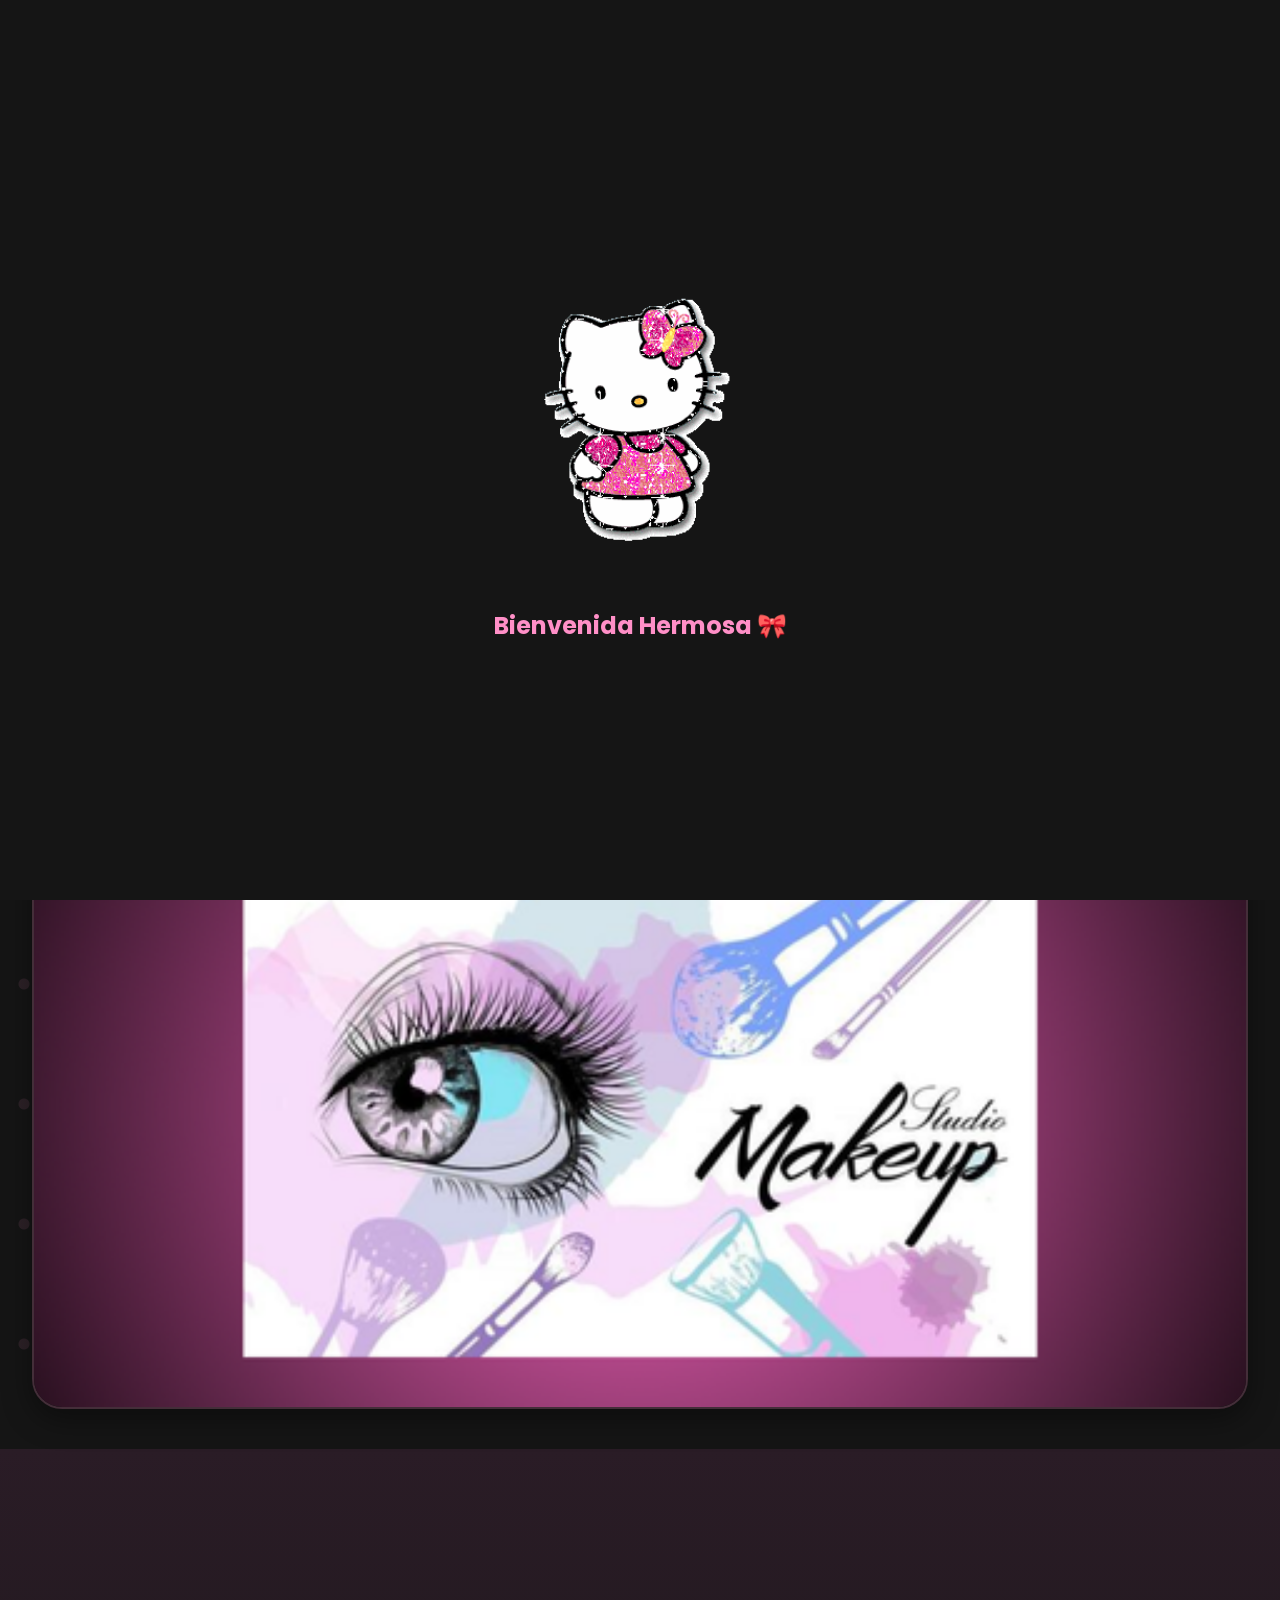
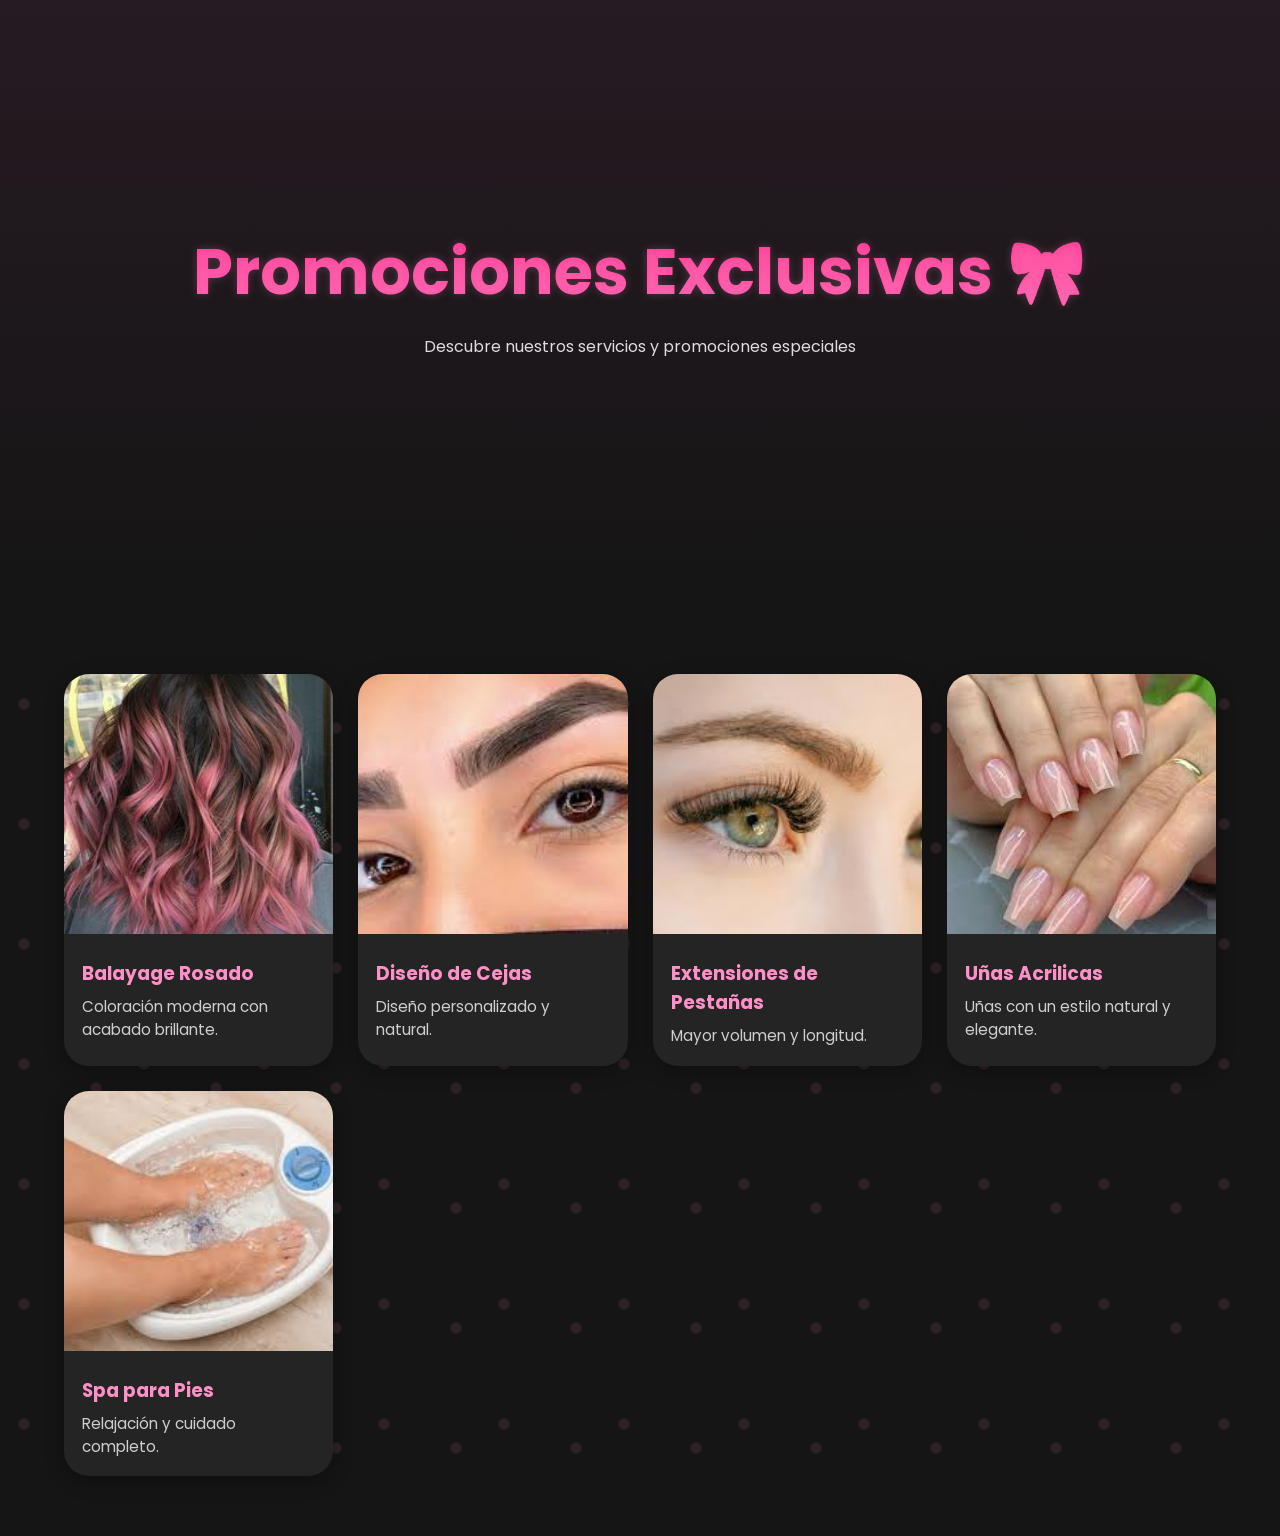
==== index.html @ 28733e9c "Add files via upload" ====
<!DOCTYPE html>

<html lang="es">

<head>

<meta charset="UTF-8">

<meta name="viewport" content="width=device-width, initial-scale=1.0">

<title>Hello Kitty Beauty Salon</title>

<link rel="stylesheet" href="style.css">

<link href="https://fonts.googleapis.com/css2?family=Poppins:wght@300;400;500;600;700&display=swap" rel="stylesheet">

</head>

<body>

<!-- LOADER -->

<div id="loader">

<img src="img/hello-kitty-dance.gif" alt="Hello Kitty">

<h2>Bienvenida Hermosa 🎀</h2>

</div>

<!-- FLORES -->

<div id="sakura-container"></div>

<!-- HEADER -->

<header>

<div class="logo">
🎀 Hello Kitty Beauty
</div>

<button class="menu-btn">
☰
</button>

<nav>

<ul class="menu">

<li>
<a href="#inicio">Inicio</a>
</li>

<li>
<a href="nosotros.html">Nosotros</a>
</li>

<li class="dropdown">

<a href="#" class="servicios-btn">
Servicios ✨
</a>

<ul class="submenu">

<li><a href="cabello.html">💇 Cabello</a></li>

<li><a href="cejas.html">👁️ Cejas</a></li>

<li><a href="pestanas.html">✨ Pestañas</a></li>

<li><a href="manicure.html">💅 Manicure</a></li>

<li><a href="pedicure.html">🦶 Pedicure</a></li>

</ul>

</li>

</ul>

</nav>

</header>

<!-- HERO -->

<section class="hero" id="inicio">

<h1>Tu Belleza Con Un Toque Pofesional Y De Calidad. 🎀</h1>

<p>
UN AMBIENTE LLENO DE ESTILO Y ELEGANCIA.
</p>

</section>

<!-- CARRUSEL -->

<section class="slider">

<div class="slides">

<div class="slide">
<img src="img/promo1.png" alt="">
</div>

<div class="slide">
<img src="img/promo2.png" alt="">
</div>

<div class="slide">
<img src="img/promo3.png" alt="">
</div>
<div class="slide">
<img src="img/promo4.png" alt="">
</div>
</div>

</section>

<!-- SERVICIOS -->
<section class="hero">

    <h1 class="fire-title">
        Promociones Exclusivas 🎀
    </h1>

    <p>
        Descubre nuestros servicios y promociones especiales
    </p>

</section>

<section class="categorias">

<a href="#"

class="card"

data-img="img/c1.jpg"

data-title="Balayage Rosado"

data-description="Incluye decoloración, matizado, hidratación profunda y peinado profesional."

data-price="$45.00">

<img src="img/c1.jpg" alt="">

<div class="card-info">

<h3>Balayage Rosado</h3>

<p>
Coloración moderna con acabado brillante.
</p>

</div>

</a>

<a href="#"

class="card"

data-img="img/cejas.jpg"

data-title="Diseño de Cejas"

data-description="Perfilado, depilación y diseño personalizado según tu rostro.">

<img src="img/cejas.jpg" alt="">

<div class="card-info">

<h3>Diseño de Cejas</h3>

<p>
Diseño personalizado y natural.
</p>

</div>

</a>

<a href="#"

class="card"

data-img="img/pestanas.jpg"

data-title="Extensiones de Pestañas"

data-description="Aplicación profesional para una mirada elegante y definida.">

<img src="img/pestanas.jpg" alt="">

<div class="card-info">

<h3>Extensiones de Pestañas</h3>

<p>
Mayor volumen y longitud.
</p>

</div>

</a>
<a href="#"

class="card"

data-img="img/manicure.jpg"

data-title="Uñas Acrilicas"

data-description="Uñas con un estilo natural y elegante.">

<img src="img/manicure.jpg" alt="">

<div class="card-info">

<h3>Uñas Acrilicas</h3>
<p>
Uñas con un estilo natural y elegante.</p>

</div>

</a>

<a href="#"

class="card"

data-img="img/pie.jpg"

data-title="Spa para Pies"

data-description="Exfoliación, hidratación profunda y esmaltado.">

<img src="img/pie.jpg" alt="">

<div class="card-info">

<h3>Spa para Pies</h3>

<p>
Relajación y cuidado completo.
</p>

</div>

</a>

</section>




<!-- WHATSAPP -->

<a href="https://wa.me/50377777777"

target="_blank"

class="whatsapp">

📞

</a>

<!-- MODAL -->

<div class="modal" id="modal">

<div class="modal-content">

<span class="close-modal">&times;</span>

<img id="modalImg">

<h2 id="modalTitle"></h2>

<p id="modalDescription"></p>

<h3 id="modalPrice"></h3>

<a
id="modalWhatsapp"
class="modal-btn"
target="_blank">

<img src="img/kitty-icon.png" alt="">

Quiero más información de esta promoción

</a>

</div>

</div>
<script src="script.js"></script>

</body>

</html>
---- style.css ----
*{
margin:0;
padding:0;
box-sizing:border-box;
font-family:'Poppins',sans-serif;
}

html{
scroll-behavior:smooth;
}

body{
background:#151515;
color:#f5f5f5;
cursor:url('img/kitty-cursor.png'),auto;
background-image:
radial-gradient(circle at 20% 20%, rgba(255,143,199,.10) 5px, transparent 6px),
radial-gradient(circle at 80% 40%, rgba(255,143,199,.10) 5px, transparent 6px);
background-size:120px 120px;
overflow-x:hidden;
}

/* LOADER */

#loader{
position:fixed;
inset:0;
background:#151515;
display:flex;
flex-direction:column;
justify-content:center;
align-items:center;
z-index:99999;
}

#loader img{
width:250px;
max-width:80%;
}

#loader h2{
margin-top:15px;
color:#ff8fc7;
}

/* HEADER */

header{
position:fixed;
top:15px;
left:50%;
transform:translateX(-50%);
width:92%;
max-width:1200px;
padding:12px 25px;
border-radius:60px;
display:flex;
justify-content:space-between;
align-items:center;
background:rgba(25,25,25,.55);
backdrop-filter:blur(25px);
-webkit-backdrop-filter:blur(25px);
border:1px solid rgba(255,255,255,.08);
box-shadow:0 8px 30px rgba(0,0,0,.35);
z-index:1000;
}

.logo{
font-size:1.4rem;
font-weight:700;
color:#ff8fc7;
}

.menu{
display:flex;
align-items:center;
gap:20px;
list-style:none;
}

.menu li{
position:relative;
}

.menu a{
text-decoration:none;
color:#fff;
padding:10px 18px;
border-radius:30px;
font-weight:600;
transition:.3s;
}

.menu a:hover{
background:#ff5ba7;
}

/* BOTON SERVICIOS */

.servicios-btn{
background:linear-gradient(45deg,#ff5ba7,#ff84c7,#ffb3d9);
background-size:300% 300%;
animation:kittyColor 6s infinite;
color:white !important;
}

@keyframes kittyColor{
0%{background-position:0% 50%;}
50%{background-position:100% 50%;}
100%{background-position:0% 50%;}
}

/* SUBMENU */

.submenu{
position:absolute;
top:55px;
left:0;
width:220px;
background:#242424;
border-radius:20px;
padding:10px;
list-style:none;
box-shadow:0 10px 30px rgba(0,0,0,.3);
opacity:0;
visibility:hidden;
transform:translateY(15px);
transition:.3s;
}

.dropdown:hover .submenu{
opacity:1;
visibility:visible;
transform:translateY(0);
}

.submenu a{
display:block;
}

/* HERO */

.hero{
min-height:85vh;
padding-top:120px;
display:flex;
flex-direction:column;
justify-content:center;
align-items:center;
text-align:center;
background:linear-gradient(to bottom,#2a1c26,#151515);
}

.hero h1{
font-size:4rem;
color:#ff8fc7;
}

.hero p{
margin-top:15px;
color:#ddd;
}
.fire-title{

position:relative;

font-size:4rem;

font-weight:700;

color:#ffd7ea;

text-shadow:
0 0 10px #ff8fc7,
0 0 20px #ff8fc7,
0 0 40px #ff5ba7;

z-index:2;

}

.fire-title{

font-size:4rem;
font-weight:700;

background:
linear-gradient(
180deg,
#ff2f8d 0%,
#ff4fa3 15%,
#ff73ba 30%,
#ffd6eb 45%,
#ff73ba 60%,
#ff4fa3 80%,
#ff2f8d 100%
);

background-size:100% 400%;

-webkit-background-clip:text;
background-clip:text;

-webkit-text-fill-color:transparent;

animation:fireText 2.5s linear infinite;

text-shadow:
0 0 8px rgba(255,143,199,.25);

}
@keyframes fireText{

0%{
background-position:center 100%;
}

100%{
background-position:center 0%;
}

}

/* CARRUSEL */

.slider{
width:95%;
max-width:1400px;
margin:40px auto;
overflow:hidden;
border-radius:30px;
position:relative;
border:2px solid rgba(255,143,199,.2);
box-shadow:0 10px 30px rgba(0,0,0,.4);
}

.slider::before{
content:"🎀";
position:absolute;
top:15px;
right:20px;
font-size:35px;
z-index:5;
animation:floatBow 3s infinite ease-in-out;
}

.slides{
display:flex;
animation:slide 20s infinite;
}

.slide{
min-width:100%;
}

.slide img{
width:100%;
height:600px;
object-fit:cover;
display:block;
}

@keyframes slide{
0%,20%{transform:translateX(0);}
25%,45%{transform:translateX(-100%);}
50%,70%{transform:translateX(-200%);}
75%,95%{transform:translateX(-300%);}
100%{transform:translateX(0);}
}

@keyframes floatBow{
50%{transform:translateY(-8px);}
}

/* CARDS */

.categorias{
padding:60px 5%;
display:grid;
grid-template-columns:repeat(auto-fit,minmax(260px,1fr));
gap:25px;
}

.card{
background:#242424;
border-radius:25px;
overflow:hidden;
text-decoration:none;
box-shadow:0 5px 20px rgba(0,0,0,.3);
transition:.35s;
position:relative;
}

.card:hover{
transform:translateY(-10px) scale(1.03);
box-shadow:0 10px 35px rgba(255,91,167,.25);
}

.card img{
width:100%;
height:260px;
object-fit:cover;
}

.card-info{
padding:18px;
}

.card-info h3{
color:#ff8fc7;
margin-bottom:8px;
}

.card-info p{
color:#cfcfcf;
font-size:.95rem;
line-height:1.5;
}

/* TITULOS */

section h2{
text-align:center;
margin:50px 0 20px;
font-size:2rem;
color:#ff8fc7;
}

/* GALERIA */

.pinterest{
column-count:4;
column-gap:15px;
padding:30px;
}

.pinterest img{
width:100%;
margin-bottom:15px;
border-radius:20px;
transition:.3s;
cursor:pointer;
}

.pinterest img:hover{
transform:scale(1.03);
}

/* MODAL */

.modal{
position:fixed;
inset:0;
background:rgba(0,0,0,.75);
backdrop-filter:blur(12px);
display:none;
justify-content:center;
align-items:center;
padding:20px;
z-index:99999;
}

.modal.active{
display:flex;
}

.modal-content{
position:relative;
background:#242424;
max-width:700px;
width:100%;
border-radius:25px;
overflow:hidden;
text-align:center;
}

.modal-content img{
width:100%;
max-height:500px;
object-fit:cover;
}

.modal-content h2{
padding:20px 20px 10px;
color:#ff8fc7;
}

.modal-content p{
padding:0 20px 25px;
color:#ddd;
}

.close-modal{
position:absolute;
top:10px;
right:20px;
font-size:40px;
color:white;
cursor:pointer;
}
#modalPrice{

font-size:2rem;

color:#ff8fc7;

margin-bottom:20px;

font-weight:700;

}
.modal-btn{

display:flex;

justify-content:center;
align-items:center;

gap:10px;

width:90%;

margin:0 auto 25px;

padding:15px;

border-radius:50px;

text-decoration:none;

background:
linear-gradient(
45deg,
#ff5ba7,
#ff8fc7
);

color:white;

font-weight:600;

transition:.4s;

}

.modal-btn:hover{

transform:scale(1.03);

box-shadow:
0 0 25px rgba(255,143,199,.4);

}

.modal-btn img{

width:35px;
height:35px;

object-fit:contain;

}

/* WHATSAPP */

.whatsapp{
position:fixed;
right:25px;
bottom:25px;
width:65px;
height:65px;
background:#25D366;
display:flex;
justify-content:center;
align-items:center;
border-radius:50%;
font-size:30px;
text-decoration:none;
z-index:999;
}

/* FLORES Y CORAZONES */

.sakura{
position:fixed;
top:-20px;
width:18px;
height:18px;
background:#ffcce6;
border-radius:60% 40% 60% 40%;
pointer-events:none;
animation:sakuraFall linear infinite;
}

@keyframes sakuraFall{
to{
transform:translateY(110vh) rotate(360deg);
}
}

.heart{
position:fixed;
bottom:-30px;
pointer-events:none;
animation:floatHeart 8s linear forwards;
}

@keyframes floatHeart{
to{
transform:translateY(-110vh);
opacity:0;
}
}

/* MENU MOVIL */

.menu-btn{
display:none;
background:none;
border:none;
font-size:30px;
color:#ff8fc7;
cursor:pointer;
}

/* RESPONSIVE */

@media(max-width:991px){
.hero h1{font-size:2.8rem;}
.pinterest{column-count:3;}
.slide img{height:420px;}
}

@media(max-width:768px){

.menu-btn{
display:block;
}

nav{
display:none;
width:100%;
}

nav.active{
display:block;
}

.menu{
flex-direction:column;
margin-top:15px;
}

.submenu{
position:relative;
top:auto;
opacity:1;
visibility:visible;
transform:none;
display:none;
width:100%;
}

.dropdown:hover .submenu{
display:block;
}

.hero h1{
font-size:2rem;
}

.slide img{
height:280px;
}

.pinterest{
column-count:2;
}

.categorias{
grid-template-columns:1fr;
}
}

@media(max-width:480px){

.hero h1{
font-size:1.6rem;
}

.slide img{
height:220px;
}

.pinterest{
column-count:1;
padding:15px;
}
}
/* ==========================
   NOSOTROS
========================== */

#nosotros{
font-family:'Poppins',sans-serif;

padding:140px 20px 80px;

display:flex;
justify-content:center;
align-items:center;

scroll-margin-top:120px;

}

.about-card{

width:100%;
max-width:1100px;

display:grid;
grid-template-columns:350px 1fr;

gap:50px;

align-items:center;

padding:50px;

background:rgba(255,255,255,.05);

backdrop-filter:blur(20px);
-webkit-backdrop-filter:blur(20px);

border-radius:35px;

border:1px solid rgba(255,255,255,.08);

box-shadow:
0 15px 40px rgba(0,0,0,.35),
0 0 40px rgba(255,143,199,.08);

position:relative;

overflow:hidden;

}

/* brillo decorativo */

.about-card::before{

content:"";

position:absolute;

top:-100px;
right:-100px;

width:250px;
height:250px;

border-radius:50%;

background:
rgba(255,143,199,.08);

filter:blur(30px);

}

/* FOTO */

.about-img{

display:flex;
justify-content:center;
align-items:center;

}

.about-img img{

width:100%;
max-width:320px;

height:320px;

object-fit:cover;

border-radius:30px;

border:3px solid #ff8fc7;

box-shadow:
0 0 30px rgba(255,143,199,.25);

transition:.4s;

}

.about-img img:hover{

transform:scale(1.04);

box-shadow:
0 0 40px rgba(255,143,199,.45);

}

/* TEXTO */

.about-content{

position:relative;
z-index:2;

}

.about-content h2{

color:#ff8fc7;

font-size:2.8rem;

margin-bottom:20px;

}

.about-content p{

line-height:1.9;

color:#dcdcdc;

margin-bottom:18px;

font-size:1rem;

}

/* TABLET */

@media(max-width:900px){

.about-card{

grid-template-columns:1fr;

text-align:center;

padding:40px 30px;

}

.about-img img{

max-width:280px;
height:280px;

}

.about-content h2{

font-size:2.2rem;

}

}

/* TELEFONO */

@media(max-width:600px){

#nosotros{

padding:120px 15px 60px;

}

.about-card{

padding:30px 20px;

gap:25px;

}

.about-img img{

max-width:220px;
height:220px;

}

.about-content h2{

font-size:1.8rem;

}

.about-content p{

font-size:.95rem;

line-height:1.7;

}

}
/* ====================================
PAGINAS DE SERVICIOS
Cabello - Cejas - Pestañas
Manicure - Pedicure
==================================== */

.servicios-page{

padding:140px 5% 80px;

}

.servicios-page h1{

text-align:center;

font-size:3rem;

color:#ff8fc7;

margin-bottom:50px;

}

.servicios-grid{

display:grid;

grid-template-columns:
repeat(auto-fit,minmax(320px,1fr));

gap:30px;

}

/* TARJETAS */

.service-card{

background:#242424;

border-radius:30px;

overflow:hidden;

border:1px solid rgba(255,255,255,.05);

box-shadow:
0 10px 30px rgba(0,0,0,.35);

transition:.4s;

}

.service-card:hover{

transform:
translateY(-10px);

box-shadow:
0 15px 40px rgba(255,143,199,.15);

}

.service-card img{

width:100%;

height:320px;

object-fit:cover;

display:block;

}

/* INFO */

.service-info{

padding:25px;

}

.service-info h3{

color:#ff8fc7;

font-size:1.3rem;

margin-bottom:10px;

}

.service-info p{

color:#d5d5d5;

line-height:1.8;

margin-bottom:20px;

}

/* BOTON */

.btn-whatsapp{

display:flex;

justify-content:center;
align-items:center;

gap:12px;

padding:15px;

border-radius:50px;

text-decoration:none;

font-weight:600;

background:
linear-gradient(
45deg,
#ff5ba7,
#ff8fc7
);

color:white;

transition:.4s;

}

.btn-whatsapp:hover{

transform:scale(1.04);

box-shadow:
0 0 25px rgba(255,143,199,.4);

}

/* IMAGEN HELLO KITTY */

.btn-whatsapp img{

width:35px;
height:35px;

object-fit:contain;

transition:.4s;

}

.btn-whatsapp:hover img{

transform:
rotate(10deg)
scale(1.15);

}

/* EFECTO BRILLO */

.service-card::before{

content:"";

position:absolute;

top:0;
left:-100%;

width:50%;
height:100%;

background:
linear-gradient(
90deg,
transparent,
rgba(255,255,255,.15),
transparent
);

transition:.8s;

}

.service-card{

position:relative;

}

.service-card:hover::before{

left:150%;

}

/* RESPONSIVE */

@media(max-width:900px){

.servicios-page h1{

font-size:2.3rem;

}

}

@media(max-width:768px){

.servicios-grid{

grid-template-columns:1fr;

}

.service-card img{

height:280px;

}

}

@media(max-width:480px){

.servicios-page{

padding:120px 15px 60px;

}

.servicios-page h1{

font-size:1.8rem;

}

.service-card img{

height:240px;

}

.service-info{

padding:20px;

}

}
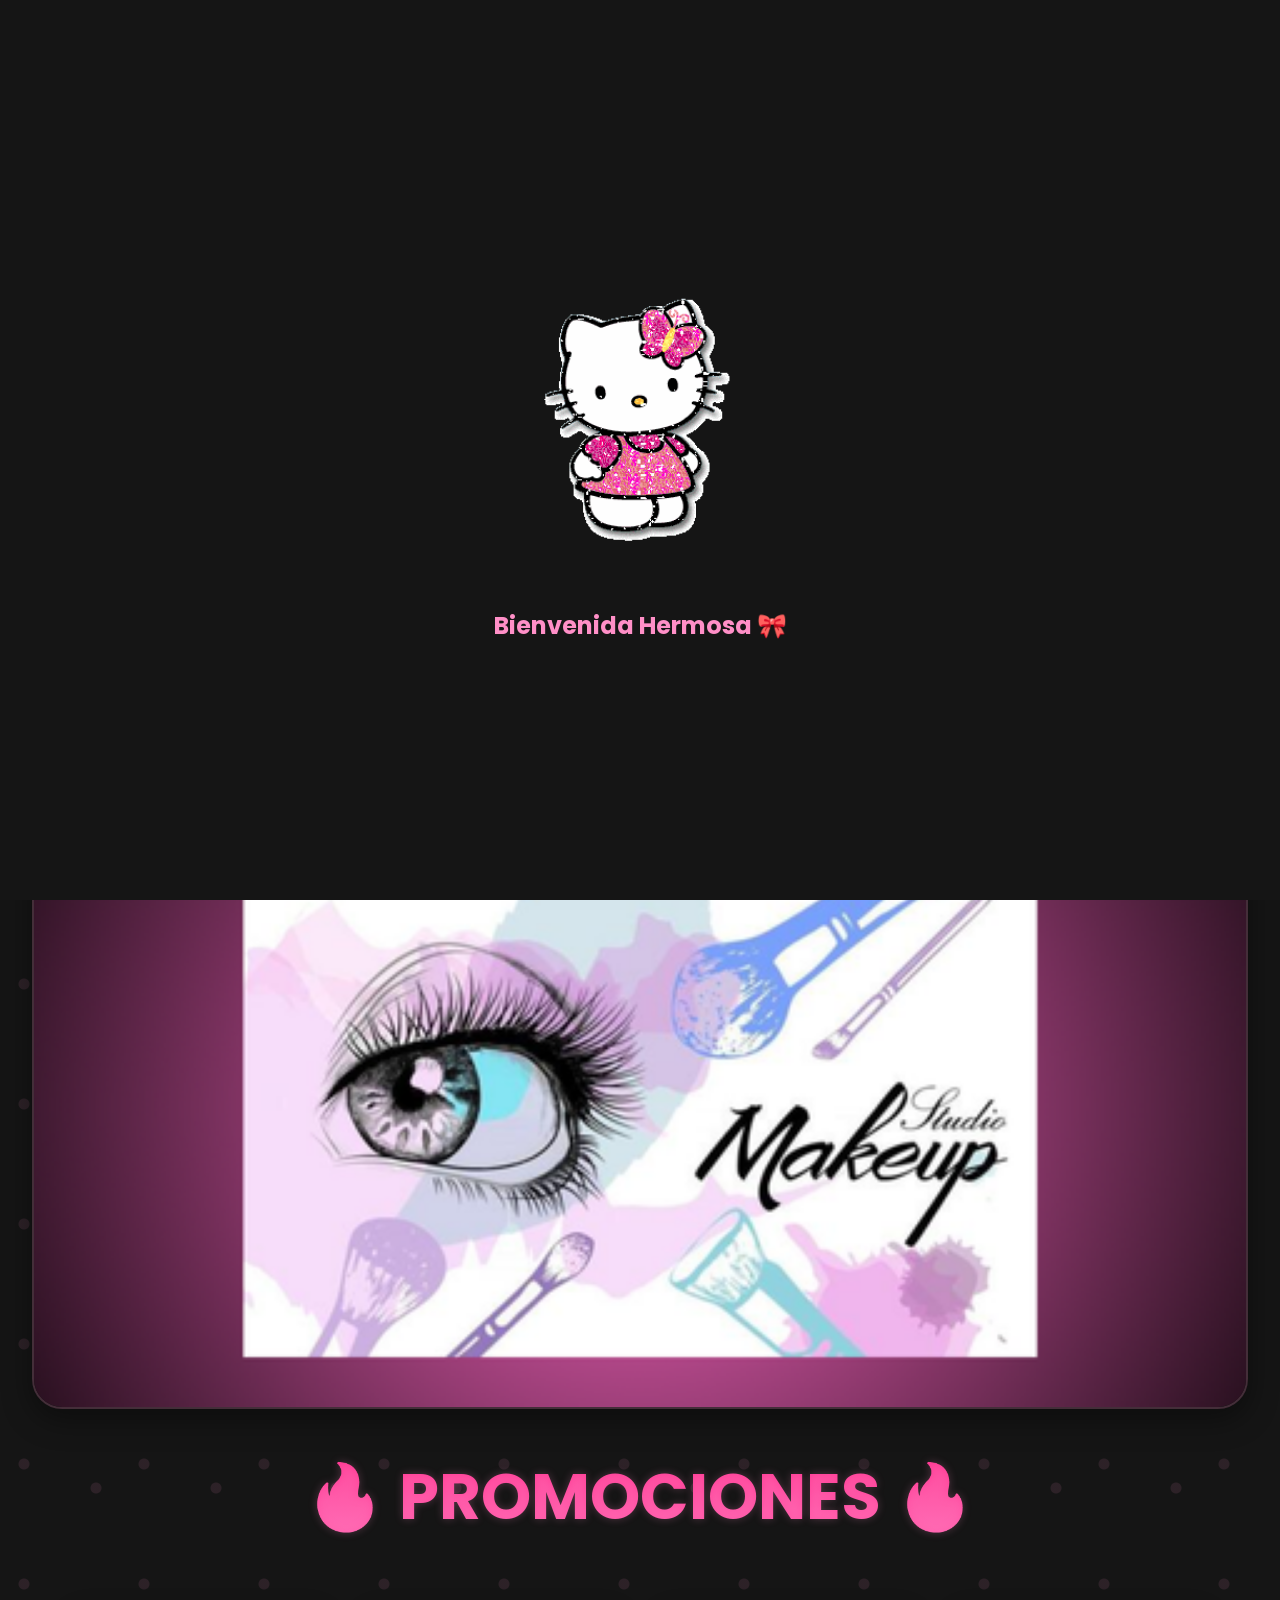
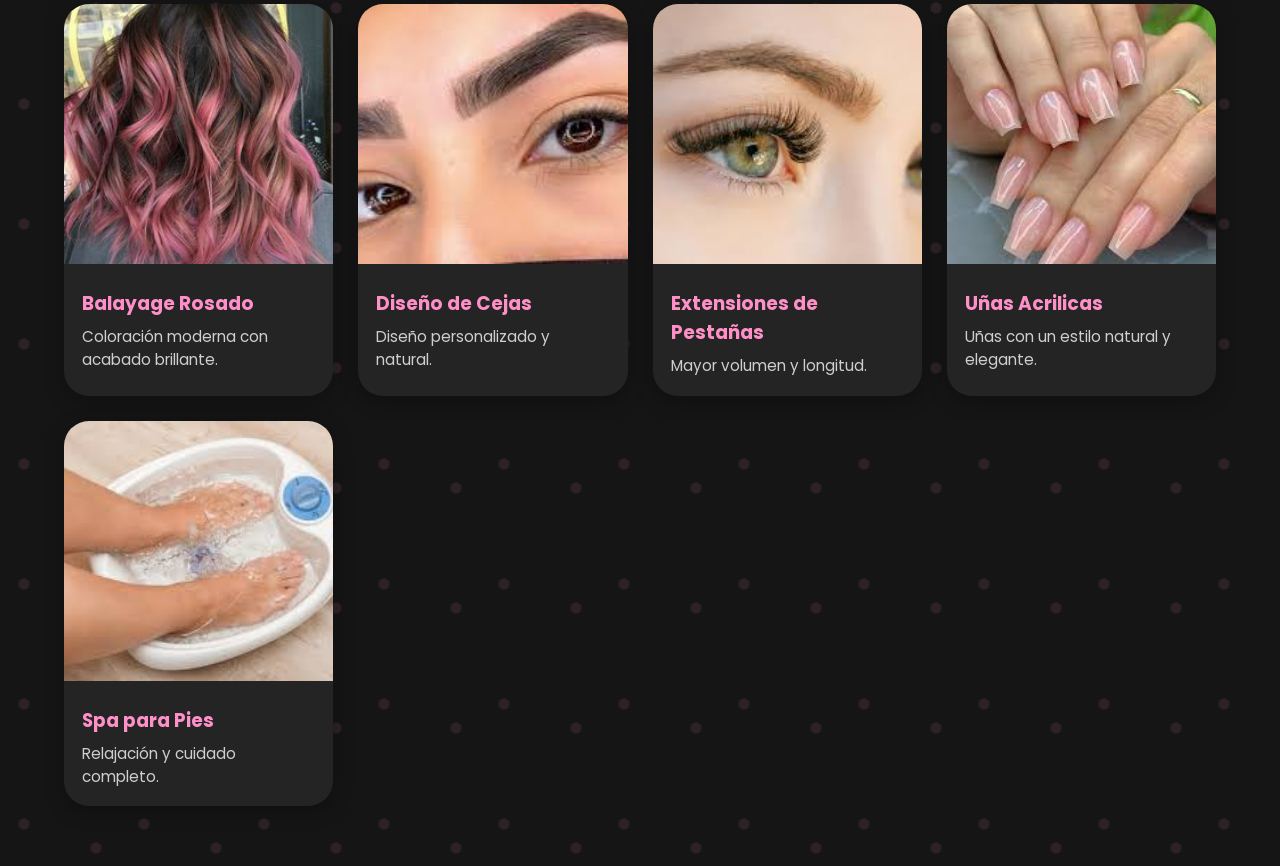
==== commit 0c2e7ef8: "Add files via upload" ====
--- a/index.html
+++ b/index.html
@@ -121,17 +121,9 @@
 </section>
 
 <!-- SERVICIOS -->
-<section class="hero">
-
-    <h1 class="fire-title">
-        Promociones Exclusivas 🎀
-    </h1>
-
-    <p>
-        Descubre nuestros servicios y promociones especiales
-    </p>
-
-</section>
+<h1 class="fire-title">
+🔥 PROMOCIONES 🔥
+</h1>
 
 <section class="categorias">
 
--- a/style.css
+++ b/style.css
@@ -95,6 +95,124 @@
 background:#ff5ba7;
 }
 
+@media(max-width:768px){
+
+header{
+
+width:95%;
+padding:10px 18px;
+
+border-radius:30px;
+
+display:flex;
+justify-content:space-between;
+align-items:center;
+
+}
+
+.logo{
+
+font-size:16px;
+
+}
+
+.menu-btn{
+
+display:block;
+
+font-size:24px;
+
+color:#ff8fc7;
+
+background:none;
+border:none;
+
+}
+
+nav{
+
+display:none;
+
+width:100%;
+
+margin-top:10px;
+
+}
+
+nav.active{
+
+display:block;
+
+}
+
+.menu{
+
+display:flex;
+flex-direction:column;
+
+gap:8px;
+
+width:100%;
+
+}
+
+.menu li{
+
+width:100%;
+
+}
+
+.menu a{
+
+display:block;
+
+width:100%;
+
+padding:10px 15px;
+
+font-size:.9rem;
+
+text-align:center;
+
+border-radius:15px;
+
+}
+
+.submenu{
+
+position:relative;
+
+top:auto;
+left:auto;
+
+width:100%;
+
+margin-top:5px;
+
+background:#1f1f1f;
+
+border-radius:15px;
+
+display:none;
+
+}
+
+.dropdown:hover .submenu{
+
+display:block;
+
+}
+
+.submenu a{
+
+padding:8px 12px;
+
+font-size:.85rem;
+
+}
+
+}
+
 /* BOTON SERVICIOS */
 
 .servicios-btn{
@@ -161,7 +279,7 @@
 color:#ddd;
 }
 .fire-title{
-
+text-align:center;
 position:relative;
 
 font-size:4rem;
@@ -1025,6 +1143,7 @@
 
 }
 
+
 @media(max-width:768px){
 
 .servicios-grid{
@@ -1040,6 +1159,42 @@
 }
 
 }
+.btn-whatsapp{
+
+padding:10px 15px;
+
+font-size:.85rem;
+
+gap:8px;
+
+}
+
+.btn-whatsapp img{
+
+width:22px;
+height:22px;
+
+}
+.service-card{
+
+max-width:350px;
+
+margin:auto;
+
+}
+
+.service-info h3{
+
+font-size:1rem;
+
+}
+
+.service-info p{
+
+font-size:.85rem;
+
+}
+
 
 @media(max-width:480px){
 
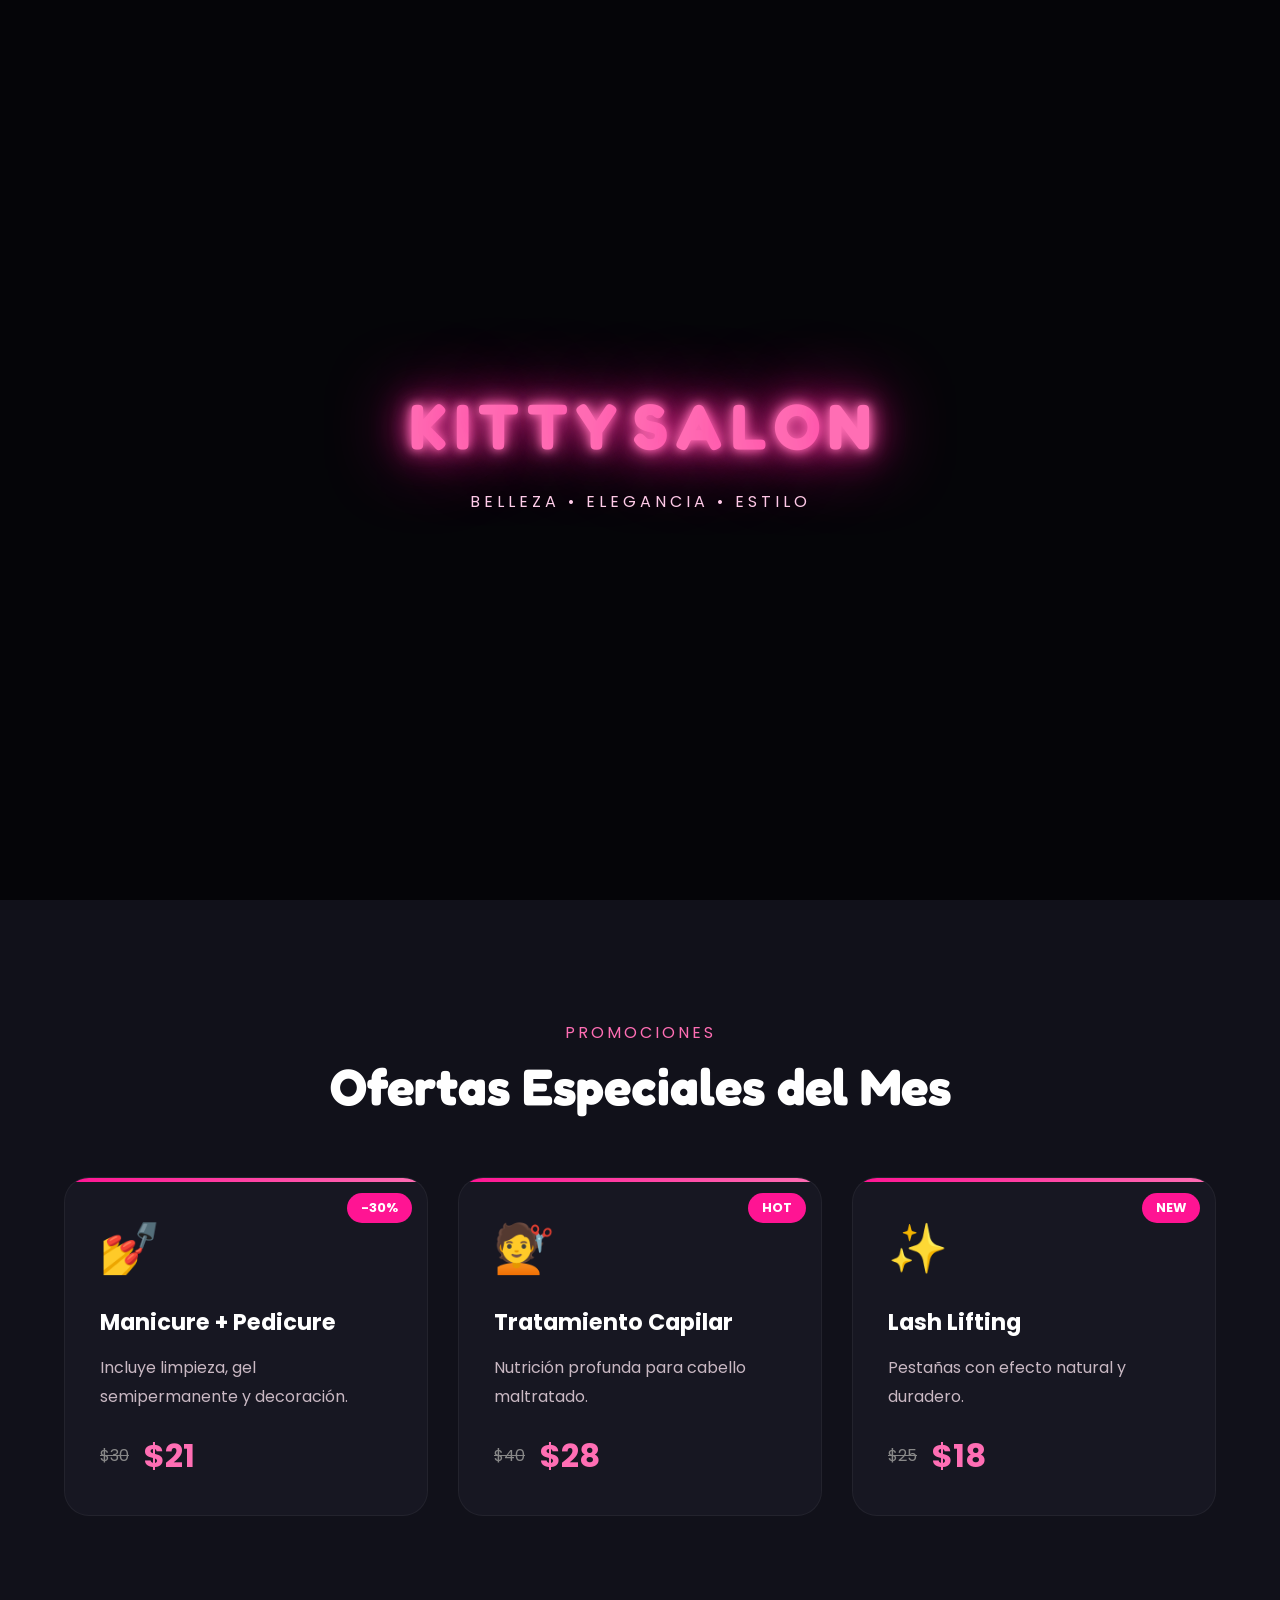
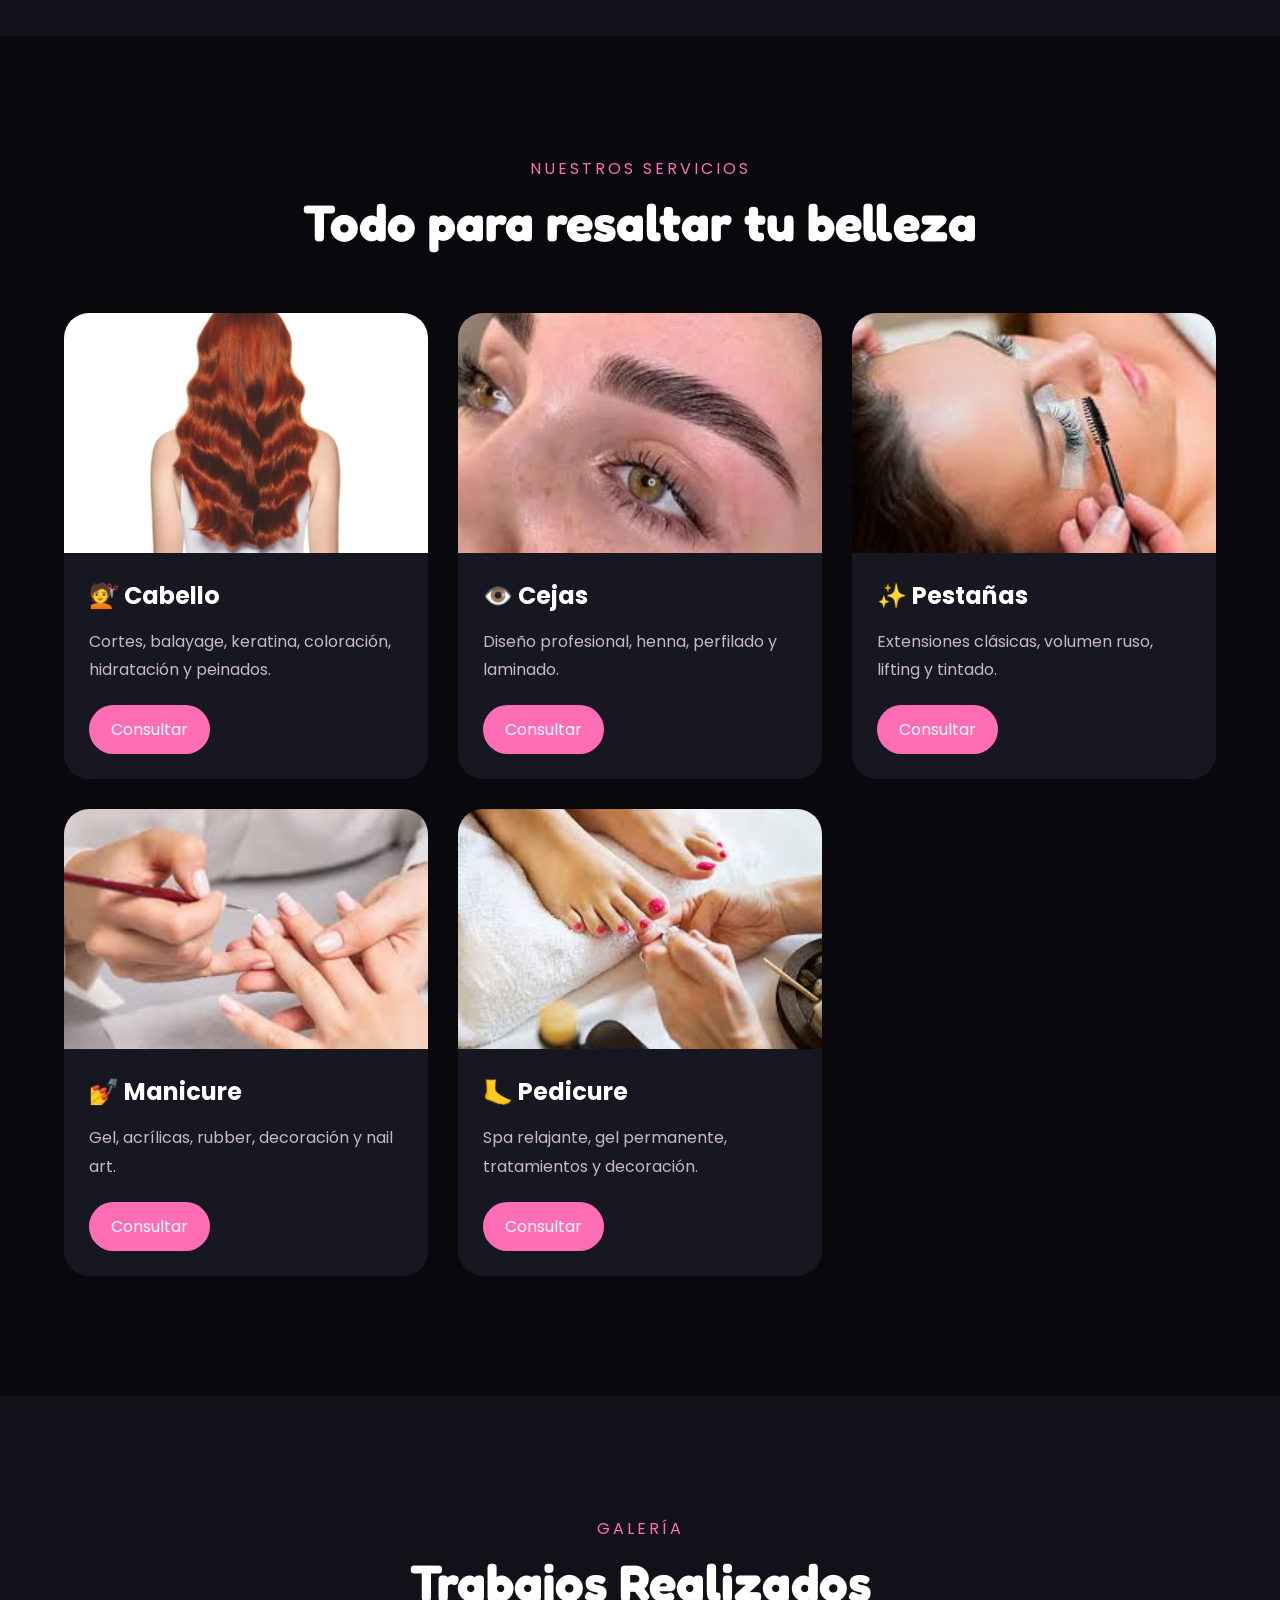
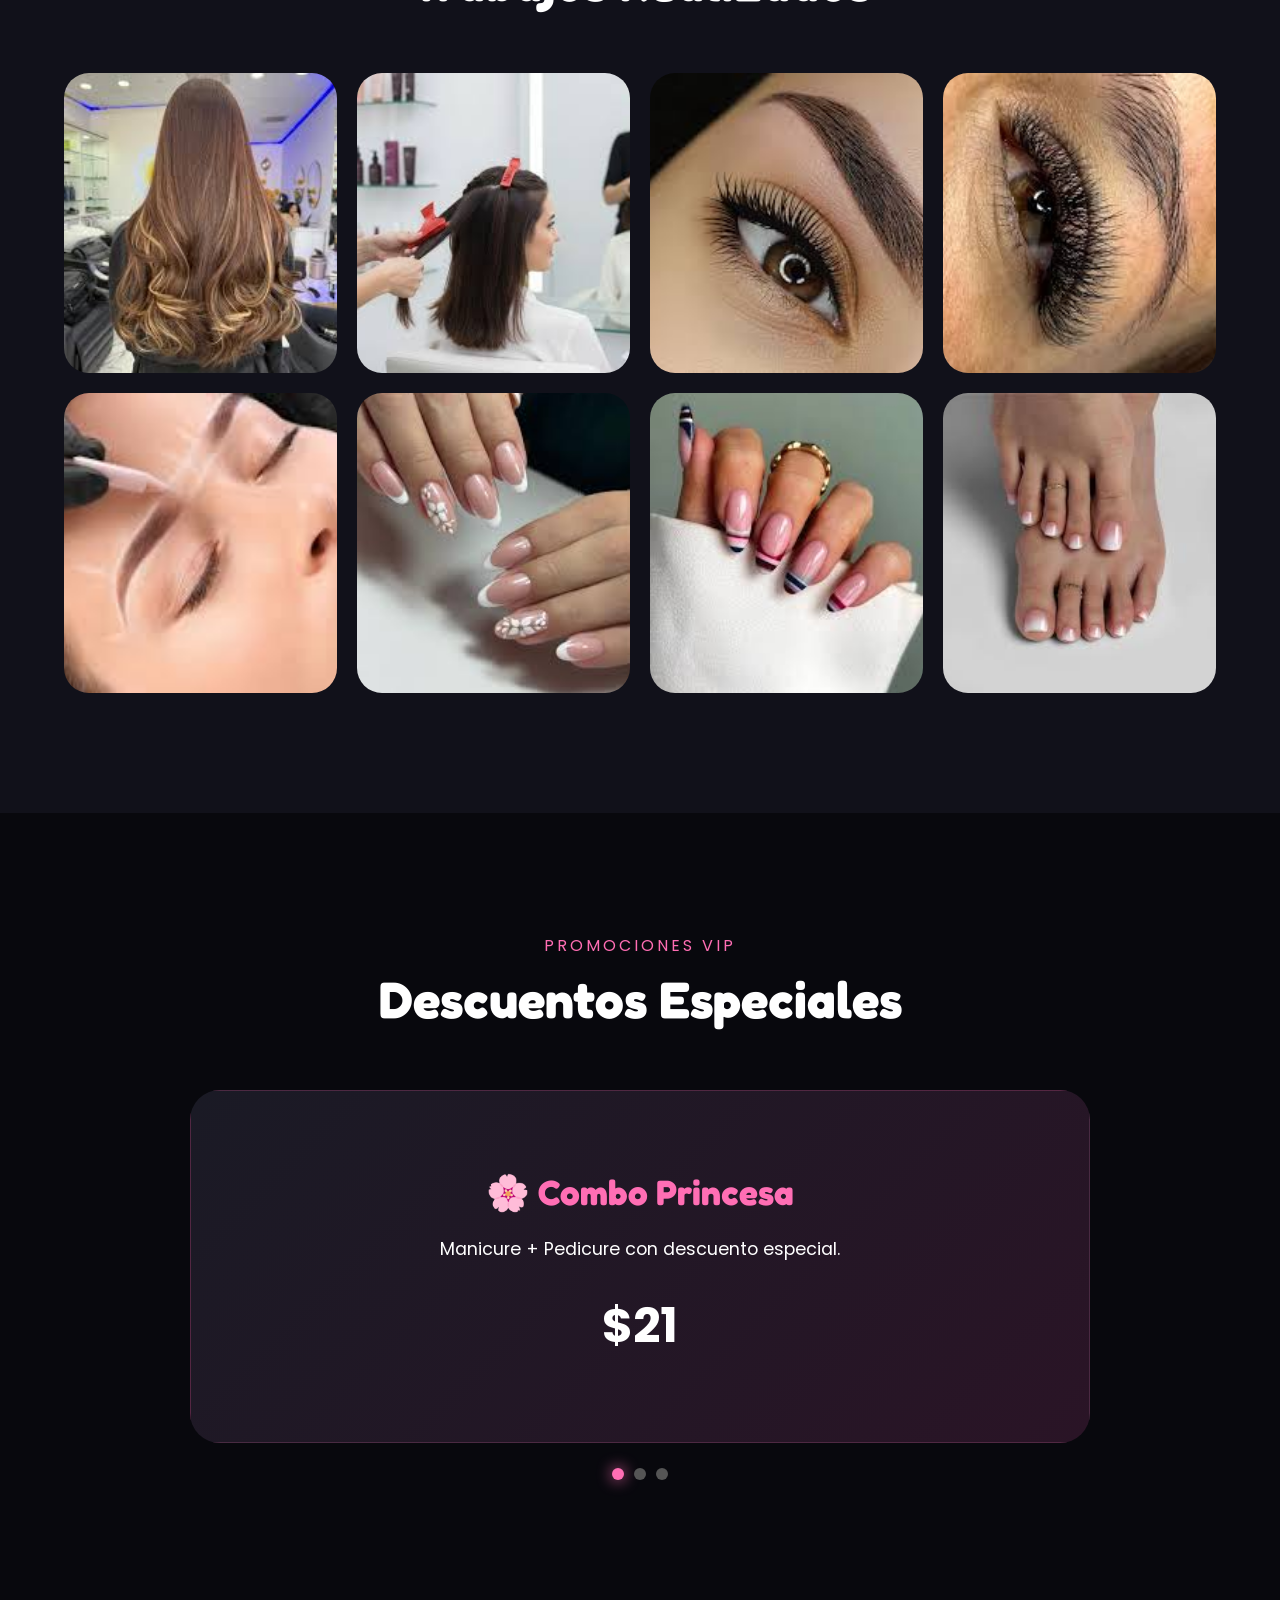
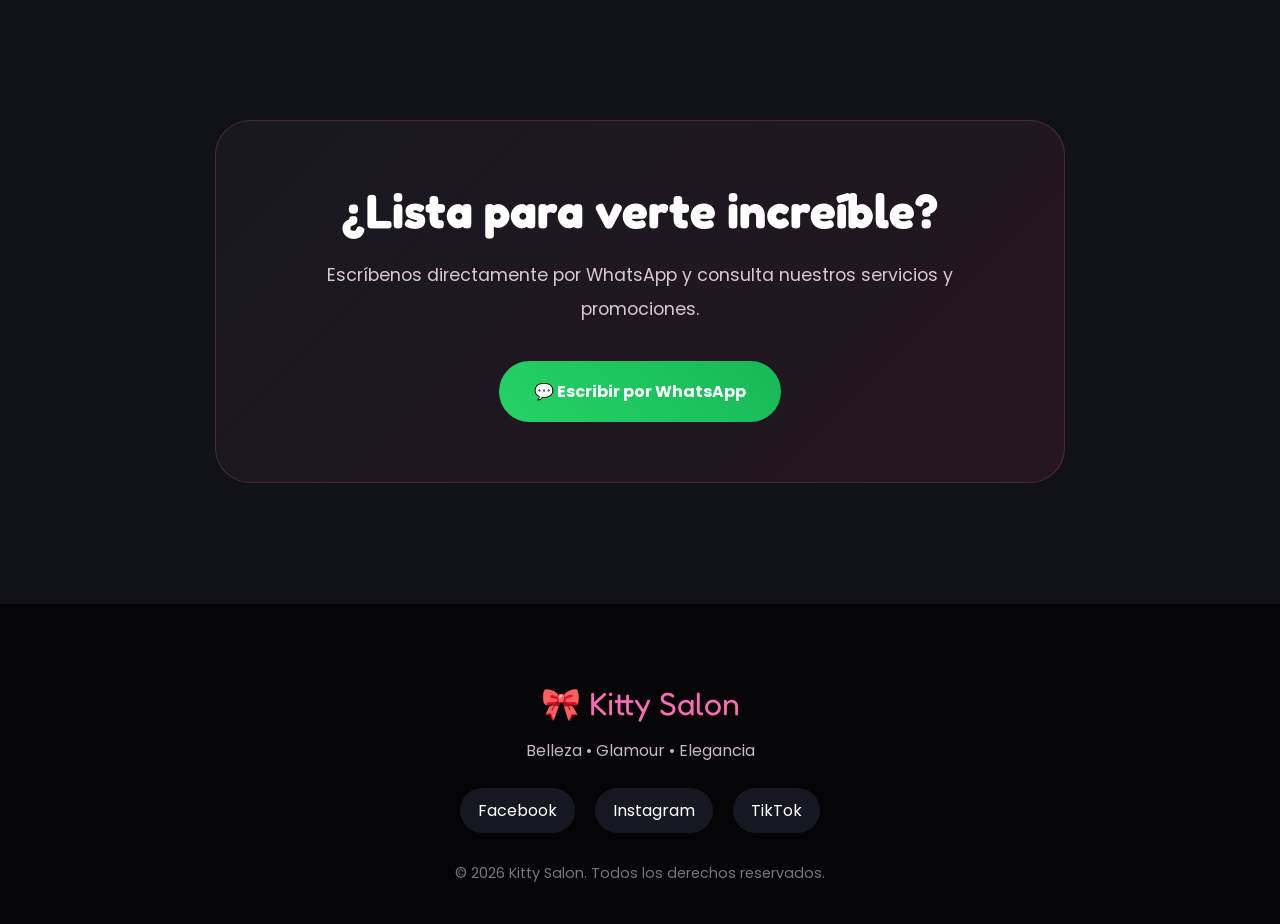
==== commit 5232b841: "Add files via upload" ====
--- a/index.html
+++ b/index.html
@@ -1,300 +1,728 @@
 <!DOCTYPE html>
-
 <html lang="es">
-
 <head>
-
 <meta charset="UTF-8">
-
 <meta name="viewport" content="width=device-width, initial-scale=1.0">
 
-<title>Hello Kitty Beauty Salon</title>
+<title>Kitty Salon | Belleza & Glamour</title>
+
+<meta name="description" content="Kitty Salon - Cabello, uñas, pestañas, cejas y promociones especiales.">
+
+<link rel="preconnect" href="https://fonts.googleapis.com">
+<link rel="preconnect" href="https://fonts.gstatic.com" crossorigin>
+
+<link href="https://fonts.googleapis.com/css2?family=Fredoka:wght@400;500;600;700&family=Poppins:wght@300;400;500;600&display=swap" rel="stylesheet">
 
 <link rel="stylesheet" href="style.css">
-
-<link href="https://fonts.googleapis.com/css2?family=Poppins:wght@300;400;500;600;700&display=swap" rel="stylesheet">
-
 </head>
 
 <body>
 
-<!-- LOADER -->
+<!-- =====================================
+LOADER
+===================================== -->
 
 <div id="loader">
 
-<img src="img/hello-kitty-dance.gif" alt="Hello Kitty">
-
-<h2>Bienvenida Hermosa 🎀</h2>
-
-</div>
-
-<!-- FLORES -->
-
-<div id="sakura-container"></div>
-
-<!-- HEADER -->
-
-<header>
+<div class="loader-content">
+
+<div class="loader-logo">
+
+<span>K</span>
+<span>I</span>
+<span>T</span>
+<span>T</span>
+<span>Y</span>
+
+<span class="space"></span>
+
+<span>S</span>
+<span>A</span>
+<span>L</span>
+<span>O</span>
+<span>N</span>
+
+</div>
+
+<p class="loader-subtitle">
+Belleza • Elegancia • Estilo
+</p>
+
+</div>
+
+</div>
+
+<!-- =====================================
+FLOATING DECORATIONS
+===================================== -->
+
+<div class="floating-elements">
+
+<span>🌸</span>
+<span>✨</span>
+<span>🎀</span>
+<span>💖</span>
+<span>🌺</span>
+<span>⭐</span>
+
+</div>
+
+<!-- =====================================
+WHATSAPP
+===================================== -->
+
+<a
+href="https://wa.me/50361207787"
+class="whatsapp-button"
+target="_blank">
+
+<svg viewBox="0 0 32 32">
+<path fill="currentColor"
+d="M19.11 17.21c-.29-.15-1.7-.84-1.97-.94-.26-.1-.46-.15-.65.15-.19.29-.75.94-.92 1.13-.17.19-.34.22-.63.08-.29-.15-1.22-.45-2.32-1.45-.86-.76-1.44-1.7-1.61-1.99-.17-.29-.02-.45.13-.59.13-.13.29-.34.44-.5.15-.17.19-.29.29-.48.1-.19.05-.36-.03-.5-.08-.15-.65-1.57-.89-2.15-.23-.56-.47-.48-.65-.49h-.55c-.19 0-.5.08-.76.36-.26.29-1 1-.99 2.43 0 1.43 1.03 2.81 1.18 3 .15.19 2.03 3.1 4.92 4.35.69.3 1.23.48 1.65.62.69.22 1.31.19 1.81.11.55-.08 1.7-.69 1.94-1.36.24-.67.24-1.24.17-1.36-.07-.12-.26-.19-.55-.34z"/>
+</svg>
+
+</a>
+
+<!-- =====================================
+NAVBAR
+===================================== -->
+
+<header class="header">
+
+<div class="container">
 
 <div class="logo">
-🎀 Hello Kitty Beauty
-</div>
-
-<button class="menu-btn">
-☰
-</button>
+
+🎀 Kitty Salon
+
+</div>
 
 <nav>
 
-<ul class="menu">
+<ul>
 
 <li>
 <a href="#inicio">Inicio</a>
 </li>
 
 <li>
-<a href="nosotros.html">Nosotros</a>
+<a href="#servicios">Servicios</a>
 </li>
 
-<li class="dropdown">
-
-<a href="#" class="servicios-btn">
-Servicios ✨
-</a>
-
-<ul class="submenu">
-
-<li><a href="cabello.html">💇 Cabello</a></li>
-
-<li><a href="cejas.html">👁️ Cejas</a></li>
-
-<li><a href="pestanas.html">✨ Pestañas</a></li>
-
-<li><a href="manicure.html">💅 Manicure</a></li>
-
-<li><a href="pedicure.html">🦶 Pedicure</a></li>
+<li>
+<a href="#galeria">Galería</a>
+</li>
+
+<li>
+<a href="#promociones">Promociones</a>
+</li>
+
+<li>
+<a href="#contacto">Contacto</a>
+</li>
 
 </ul>
 
-</li>
-
-</ul>
-
 </nav>
 
+<div class="menu-btn">
+
+☰
+
+</div>
+
+</div>
+
 </header>
 
-<!-- HERO -->
-
-<section class="hero" id="inicio">
-
-<h1>Tu Belleza Con Un Toque Pofesional Y De Calidad. 🎀</h1>
-
-<p>
-UN AMBIENTE LLENO DE ESTILO Y ELEGANCIA.
-</p>
+<!-- =====================================
+HERO
+===================================== -->
+
+<section id="inicio" class="hero">
+
+<div class="hero-overlay"></div>
+
+<div class="container">
+
+<div class="hero-content">
+
+<div class="hero-badge">
+
+✨ Bienvenida a Kitty Salon ✨
+
+</div>
+
+<h1>
+
+Tu belleza merece
+un toque de
+<span>magia rosa</span>
+
+</h1>
+
+<p>
+
+Especialistas en cabello,
+uñas, pestañas y cejas.
+
+Un espacio diseñado para
+hacerte sentir increíble.
+
+</p>
+
+<div class="hero-buttons">
+
+<a
+href="#servicios"
+class="btn-primary">
+
+Ver Servicios
+
+</a>
+
+<a
+href="https://wa.me/50361207787"
+target="_blank"
+class="btn-secondary">
+
+WhatsApp
+
+</a>
+
+</div>
+
+</div>
+
+</div>
 
 </section>
 
-<!-- CARRUSEL -->
-
-<section class="slider">
-
-<div class="slides">
+<!-- =====================================
+PROMOCIONES DESTACADAS
+===================================== -->
+
+<section class="featured-promos">
+
+<div class="container">
+
+<div class="section-title">
+
+<span>Promociones</span>
+
+<h2>
+Ofertas Especiales
+del Mes
+</h2>
+
+</div>
+
+<div class="promo-grid">
+
+<div class="promo-card">
+
+<div class="promo-tag">
+
+-30%
+
+</div>
+
+<div class="promo-icon">
+
+💅
+
+</div>
+
+<h3>
+
+Manicure + Pedicure
+
+</h3>
+
+<p>
+
+Incluye limpieza,
+gel semipermanente
+y decoración.
+
+</p>
+
+<div class="price">
+
+<del>$30</del>
+
+<span>$21</span>
+
+</div>
+
+</div>
+
+<div class="promo-card">
+
+<div class="promo-tag">
+
+HOT
+
+</div>
+
+<div class="promo-icon">
+
+💇
+
+</div>
+
+<h3>
+
+Tratamiento Capilar
+
+</h3>
+
+<p>
+
+Nutrición profunda
+para cabello maltratado.
+
+</p>
+
+<div class="price">
+
+<del>$40</del>
+
+<span>$28</span>
+
+</div>
+
+</div>
+
+<div class="promo-card">
+
+<div class="promo-tag">
+
+NEW
+
+</div>
+
+<div class="promo-icon">
+
+✨
+
+</div>
+
+<h3>
+
+Lash Lifting
+
+</h3>
+
+<p>
+
+Pestañas con efecto
+natural y duradero.
+
+</p>
+
+<div class="price">
+
+<del>$25</del>
+
+<span>$18</span>
+
+</div>
+
+</div>
+
+</div>
+
+</div>
+
+</section>
+<!-- =====================================
+SERVICIOS
+===================================== -->
+
+<section id="servicios" class="services">
+
+<div class="container">
+
+<div class="section-title">
+
+<span>Nuestros Servicios</span>
+
+<h2>
+Todo para resaltar
+tu belleza
+</h2>
+
+</div>
+
+<div class="services-grid">
+
+<div class="service-card">
+
+<div class="service-image">
+<img src="img/cabello.jpg" alt="Cabello">
+</div>
+
+<div class="service-content">
+
+<h3>💇 Cabello</h3>
+
+<p>
+Cortes, balayage,
+keratina, coloración,
+hidratación y peinados.
+</p>
+
+<a href="https://wa.me/50361207787" target="_blank">
+Consultar
+</a>
+
+</div>
+
+</div>
+
+<div class="service-card">
+
+<div class="service-image">
+<img src="img/cejas.jpg" alt="Cejas">
+</div>
+
+<div class="service-content">
+
+<h3>👁️ Cejas</h3>
+
+<p>
+Diseño profesional,
+henna, perfilado
+y laminado.
+</p>
+
+<a href="https://wa.me/50361207787" target="_blank">
+Consultar
+</a>
+
+</div>
+
+</div>
+
+<div class="service-card">
+
+<div class="service-image">
+<img src="img/pestanas.jpg" alt="Pestañas">
+</div>
+
+<div class="service-content">
+
+<h3>✨ Pestañas</h3>
+
+<p>
+Extensiones clásicas,
+volumen ruso,
+lifting y tintado.
+</p>
+
+<a href="https://wa.me/50361207787" target="_blank">
+Consultar
+</a>
+
+</div>
+
+</div>
+
+<div class="service-card">
+
+<div class="service-image">
+<img src="img/manicure.jpg" alt="Manicure">
+</div>
+
+<div class="service-content">
+
+<h3>💅 Manicure</h3>
+
+<p>
+Gel, acrílicas,
+rubber, decoración
+y nail art.
+</p>
+
+<a href="https://wa.me/50361207787" target="_blank">
+Consultar
+</a>
+
+</div>
+
+</div>
+
+<div class="service-card">
+
+<div class="service-image">
+<img src="img/pedicure.jpg" alt="Pedicure">
+</div>
+
+<div class="service-content">
+
+<h3>🦶 Pedicure</h3>
+
+<p>
+Spa relajante,
+gel permanente,
+tratamientos y decoración.
+</p>
+
+<a href="https://wa.me/50361207787" target="_blank">
+Consultar
+</a>
+
+</div>
+
+</div>
+
+</div>
+
+</div>
+
+</section>
+
+<!-- =====================================
+GALERIA
+===================================== -->
+
+<section id="galeria" class="gallery">
+
+<div class="container">
+
+<div class="section-title">
+
+<span>Galería</span>
+
+<h2>
+Trabajos Realizados
+</h2>
+
+</div>
+
+<div class="gallery-grid">
+
+<div class="gallery-item">
+<img src="img/galeria1.jpg" alt="">
+</div>
+
+<div class="gallery-item">
+<img src="img/galeria2.jpg" alt="">
+</div>
+
+<div class="gallery-item">
+<img src="img/galeria3.jpg" alt="">
+</div>
+
+<div class="gallery-item">
+<img src="img/galeria4.jpg" alt="">
+</div>
+
+<div class="gallery-item">
+<img src="img/galeria5.jpg" alt="">
+</div>
+
+<div class="gallery-item">
+<img src="img/galeria6.jpg" alt="">
+</div>
+
+<div class="gallery-item">
+<img src="img/galeria7.jpg" alt="">
+</div>
+
+<div class="gallery-item">
+<img src="img/galeria8.jpg" alt="">
+</div>
+
+</div>
+
+</div>
+
+</section>
+
+<!-- =====================================
+CARRUSEL PROMOCIONES
+===================================== -->
+
+<section id="promociones" class="promo-slider">
+
+<div class="container">
+
+<div class="section-title">
+
+<span>Promociones VIP</span>
+
+<h2>
+Descuentos Especiales
+</h2>
+
+</div>
+
+<div class="slider">
+
+<div class="slide active">
+
+<div class="slide-content">
+
+<h3>🌸 Combo Princesa</h3>
+
+<p>
+Manicure + Pedicure
+con descuento especial.
+</p>
+
+<span>$21</span>
+
+</div>
+
+</div>
 
 <div class="slide">
-<img src="img/promo1.png" alt="">
+
+<div class="slide-content">
+
+<h3>✨ Lash Deluxe</h3>
+
+<p>
+Pestañas de volumen
+con promoción limitada.
+</p>
+
+<span>$18</span>
+
+</div>
+
 </div>
 
 <div class="slide">
-<img src="img/promo2.png" alt="">
-</div>
-
-<div class="slide">
-<img src="img/promo3.png" alt="">
-</div>
-<div class="slide">
-<img src="img/promo4.png" alt="">
-</div>
+
+<div class="slide-content">
+
+<h3>💇 Keratina Premium</h3>
+
+<p>
+Cabello brillante
+y sin frizz.
+</p>
+
+<span>$28</span>
+
+</div>
+
+</div>
+
+</div>
+
+<div class="slider-dots">
+
+<span class="dot active"></span>
+<span class="dot"></span>
+<span class="dot"></span>
+
+</div>
+
 </div>
 
 </section>
 
-<!-- SERVICIOS -->
-<h1 class="fire-title">
-🔥 PROMOCIONES 🔥
-</h1>
-
-<section class="categorias">
-
-<a href="#"
-
-class="card"
-
-data-img="img/c1.jpg"
-
-data-title="Balayage Rosado"
-
-data-description="Incluye decoloración, matizado, hidratación profunda y peinado profesional."
-
-data-price="$45.00">
-
-<img src="img/c1.jpg" alt="">
-
-<div class="card-info">
-
-<h3>Balayage Rosado</h3>
-
-<p>
-Coloración moderna con acabado brillante.
-</p>
-
-</div>
-
-</a>
-
-<a href="#"
-
-class="card"
-
-data-img="img/cejas.jpg"
-
-data-title="Diseño de Cejas"
-
-data-description="Perfilado, depilación y diseño personalizado según tu rostro.">
-
-<img src="img/cejas.jpg" alt="">
-
-<div class="card-info">
-
-<h3>Diseño de Cejas</h3>
-
-<p>
-Diseño personalizado y natural.
-</p>
-
-</div>
-
-</a>
-
-<a href="#"
-
-class="card"
-
-data-img="img/pestanas.jpg"
-
-data-title="Extensiones de Pestañas"
-
-data-description="Aplicación profesional para una mirada elegante y definida.">
-
-<img src="img/pestanas.jpg" alt="">
-
-<div class="card-info">
-
-<h3>Extensiones de Pestañas</h3>
-
-<p>
-Mayor volumen y longitud.
-</p>
-
-</div>
-
-</a>
-<a href="#"
-
-class="card"
-
-data-img="img/manicure.jpg"
-
-data-title="Uñas Acrilicas"
-
-data-description="Uñas con un estilo natural y elegante.">
-
-<img src="img/manicure.jpg" alt="">
-
-<div class="card-info">
-
-<h3>Uñas Acrilicas</h3>
-<p>
-Uñas con un estilo natural y elegante.</p>
-
-</div>
-
-</a>
-
-<a href="#"
-
-class="card"
-
-data-img="img/pie.jpg"
-
-data-title="Spa para Pies"
-
-data-description="Exfoliación, hidratación profunda y esmaltado.">
-
-<img src="img/pie.jpg" alt="">
-
-<div class="card-info">
-
-<h3>Spa para Pies</h3>
-
-<p>
-Relajación y cuidado completo.
-</p>
-
-</div>
-
-</a>
+<!-- =====================================
+CONTACTO
+===================================== -->
+
+<section id="contacto" class="contact">
+
+<div class="container">
+
+<div class="contact-box">
+
+<h2>
+¿Lista para verte increíble?
+</h2>
+
+<p>
+
+Escríbenos directamente
+por WhatsApp y consulta
+nuestros servicios y promociones.
+
+</p>
+
+<a
+href="https://wa.me/50361207787"
+target="_blank"
+class="contact-btn">
+
+💬 Escribir por WhatsApp
+
+</a>
+
+</div>
+
+</div>
 
 </section>
 
-
-
-
-<!-- WHATSAPP -->
-
-<a href="https://wa.me/50377777777"
-
-target="_blank"
-
-class="whatsapp">
-
-📞
-
-</a>
-
-<!-- MODAL -->
-
-<div class="modal" id="modal">
-
-<div class="modal-content">
-
-<span class="close-modal">&times;</span>
-
-<img id="modalImg">
-
-<h2 id="modalTitle"></h2>
-
-<p id="modalDescription"></p>
-
-<h3 id="modalPrice"></h3>
-
-<a
-id="modalWhatsapp"
-class="modal-btn"
-target="_blank">
-
-<img src="img/kitty-icon.png" alt="">
-
-Quiero más información de esta promoción
-
-</a>
-
-</div>
-
-</div>
+<!-- =====================================
+FOOTER
+===================================== -->
+
+<footer>
+
+<div class="container">
+
+<div class="footer-logo">
+
+🎀 Kitty Salon
+
+</div>
+
+<p>
+
+Belleza • Glamour • Elegancia
+
+</p>
+
+<div class="footer-social">
+
+<a href="#">Facebook</a>
+
+<a href="#">Instagram</a>
+
+<a href="#">TikTok</a>
+
+</div>
+
+<div class="copyright">
+
+© 2026 Kitty Salon.
+Todos los derechos reservados.
+
+</div>
+
+</div>
+
+</footer>
+
 <script src="script.js"></script>
-
+<script>
+const themeToggle = document.getElementById("themeToggle");
+
+themeToggle.addEventListener("click", () => {
+
+    document.body.classList.toggle("light-mode");
+
+    if(document.body.classList.contains("light-mode")){
+        localStorage.setItem("theme","light");
+    }else{
+        localStorage.setItem("theme","dark");
+    }
+
+});
+
+if(localStorage.getItem("theme")==="light"){
+    document.body.classList.add("light-mode");
+}
+</script>
 </body>
-
-</html>
+</html>
--- a/style.css
+++ b/style.css
@@ -1,8 +1,11 @@
+/* ====================================
+RESET
+==================================== */
+
 *{
 margin:0;
 padding:0;
 box-sizing:border-box;
-font-family:'Poppins',sans-serif;
 }
 
 html{
@@ -10,1132 +13,1324 @@
 }
 
 body{
-background:#151515;
-color:#f5f5f5;
-cursor:url('img/kitty-cursor.png'),auto;
-background-image:
-radial-gradient(circle at 20% 20%, rgba(255,143,199,.10) 5px, transparent 6px),
-radial-gradient(circle at 80% 40%, rgba(255,143,199,.10) 5px, transparent 6px);
-background-size:120px 120px;
+background:#08080d;
+font-family:'Poppins',sans-serif;
+color:#fff;
 overflow-x:hidden;
 }
 
-/* LOADER */
+/* ====================================
+VARIABLES
+==================================== */
+
+:root{
+
+--pink:#ff6eb4;
+--pink-light:#ffc6e3;
+--pink-neon:#ff1493;
+--pink-dark:#ff4ea3;
+
+--white:#ffffff;
+
+--dark:#08080d;
+--dark2:#11111a;
+--dark3:#171722;
+
+--shadow:
+0 0 10px rgba(255,110,180,.3),
+0 0 30px rgba(255,110,180,.2);
+
+}
+
+/* ====================================
+CONTAINER
+==================================== */
+
+.container{
+width:90%;
+max-width:1200px;
+margin:auto;
+}
+
+/* ====================================
+LOADER
+==================================== */
 
 #loader{
 position:fixed;
-inset:0;
-background:#151515;
-display:flex;
-flex-direction:column;
-justify-content:center;
-align-items:center;
-z-index:99999;
-}
-
-#loader img{
-width:250px;
-max-width:80%;
-}
-
-#loader h2{
-margin-top:15px;
-color:#ff8fc7;
-}
-
-/* HEADER */
-
-header{
-position:fixed;
-top:15px;
-left:50%;
-transform:translateX(-50%);
-width:92%;
-max-width:1200px;
-padding:12px 25px;
-border-radius:60px;
-display:flex;
-justify-content:space-between;
-align-items:center;
-background:rgba(25,25,25,.55);
-backdrop-filter:blur(25px);
--webkit-backdrop-filter:blur(25px);
-border:1px solid rgba(255,255,255,.08);
-box-shadow:0 8px 30px rgba(0,0,0,.35);
-z-index:1000;
-}
-
-.logo{
-font-size:1.4rem;
-font-weight:700;
-color:#ff8fc7;
-}
-
-.menu{
+top:0;
+left:0;
+width:100%;
+height:100%;
+background:#050508;
 display:flex;
 align-items:center;
-gap:20px;
-list-style:none;
-}
-
-.menu li{
-position:relative;
-}
-
-.menu a{
-text-decoration:none;
-color:#fff;
-padding:10px 18px;
-border-radius:30px;
-font-weight:600;
-transition:.3s;
-}
-
-.menu a:hover{
-background:#ff5ba7;
-}
-
-@media(max-width:768px){
-
-header{
-
-width:95%;
-padding:10px 18px;
-
-border-radius:30px;
-
+justify-content:center;
+z-index:99999;
+transition:.6s;
+}
+
+.loader-content{
+text-align:center;
+}
+
+.loader-logo{
 display:flex;
-justify-content:space-between;
-align-items:center;
-
-}
-
-.logo{
-
-font-size:16px;
-
-}
-
-.menu-btn{
-
-display:block;
-
-font-size:24px;
-
-color:#ff8fc7;
-
-background:none;
-border:none;
-
-}
-
-nav{
-
-display:none;
-
-width:100%;
-
-margin-top:10px;
-
-}
-
-nav.active{
-
-display:block;
-
-}
-
-.menu{
-
-display:flex;
-flex-direction:column;
-
+justify-content:center;
 gap:8px;
-
-width:100%;
-
-}
-
-.menu li{
-
-width:100%;
-
-}
-
-.menu a{
-
-display:block;
-
-width:100%;
-
-padding:10px 15px;
-
-font-size:.9rem;
-
-text-align:center;
-
-border-radius:15px;
-
-}
-
-.submenu{
-
-position:relative;
-
-top:auto;
-left:auto;
-
-width:100%;
-
-margin-top:5px;
-
-background:#1f1f1f;
-
-border-radius:15px;
-
-display:none;
-
-}
-
-.dropdown:hover .submenu{
-
-display:block;
-
-}
-
-.submenu a{
-
-padding:8px 12px;
-
-font-size:.85rem;
-
-}
-
-}
-
-/* BOTON SERVICIOS */
-
-.servicios-btn{
-background:linear-gradient(45deg,#ff5ba7,#ff84c7,#ffb3d9);
-background-size:300% 300%;
-animation:kittyColor 6s infinite;
-color:white !important;
-}
-
-@keyframes kittyColor{
-0%{background-position:0% 50%;}
-50%{background-position:100% 50%;}
-100%{background-position:0% 50%;}
-}
-
-/* SUBMENU */
-
-.submenu{
-position:absolute;
-top:55px;
-left:0;
-width:220px;
-background:#242424;
-border-radius:20px;
-padding:10px;
-list-style:none;
-box-shadow:0 10px 30px rgba(0,0,0,.3);
-opacity:0;
-visibility:hidden;
-transform:translateY(15px);
-transition:.3s;
-}
-
-.dropdown:hover .submenu{
-opacity:1;
-visibility:visible;
-transform:translateY(0);
-}
-
-.submenu a{
-display:block;
-}
-
-/* HERO */
-
-.hero{
-min-height:85vh;
-padding-top:120px;
-display:flex;
-flex-direction:column;
-justify-content:center;
-align-items:center;
-text-align:center;
-background:linear-gradient(to bottom,#2a1c26,#151515);
-}
-
-.hero h1{
-font-size:4rem;
-color:#ff8fc7;
-}
-
-.hero p{
-margin-top:15px;
-color:#ddd;
-}
-.fire-title{
-text-align:center;
-position:relative;
-
-font-size:4rem;
-
-font-weight:700;
-
-color:#ffd7ea;
-
-text-shadow:
-0 0 10px #ff8fc7,
-0 0 20px #ff8fc7,
-0 0 40px #ff5ba7;
-
-z-index:2;
-
-}
-
-.fire-title{
-
+flex-wrap:wrap;
+}
+
+.loader-logo span{
+
+font-family:'Fredoka',sans-serif;
 font-size:4rem;
 font-weight:700;
+
+color:var(--pink);
+
+opacity:0;
+
+animation:typingGlow .5s forwards;
+
+}
+
+.loader-logo span:nth-child(1){animation-delay:.1s;}
+.loader-logo span:nth-child(2){animation-delay:.2s;}
+.loader-logo span:nth-child(3){animation-delay:.3s;}
+.loader-logo span:nth-child(4){animation-delay:.4s;}
+.loader-logo span:nth-child(5){animation-delay:.5s;}
+.loader-logo span:nth-child(6){animation-delay:.6s;}
+.loader-logo span:nth-child(7){animation-delay:.7s;}
+.loader-logo span:nth-child(8){animation-delay:.8s;}
+.loader-logo span:nth-child(9){animation-delay:.9s;}
+.loader-logo span:nth-child(10){animation-delay:1s;}
+.loader-logo span:nth-child(11){animation-delay:1.1s;}
+
+.loader-subtitle{
+
+margin-top:25px;
+
+color:#ffd2eb;
+
+font-size:1rem;
+
+letter-spacing:4px;
+
+text-transform:uppercase;
+
+}
+
+@keyframes typingGlow{
+
+0%{
+opacity:0;
+transform:translateY(20px);
+}
+
+100%{
+
+opacity:1;
+
+transform:translateY(0);
+
+text-shadow:
+0 0 10px #ff6eb4,
+0 0 20px #ff6eb4,
+0 0 40px #ff1493,
+0 0 80px #ff1493;
+
+}
+
+}
+
+/* ====================================
+FLOATING ICONS
+==================================== */
+
+.floating-elements{
+
+position:fixed;
+
+inset:0;
+
+pointer-events:none;
+
+overflow:hidden;
+
+z-index:1;
+
+}
+
+.floating-elements span{
+
+position:absolute;
+
+font-size:24px;
+
+opacity:.18;
+
+animation:floaty 12s linear infinite;
+
+}
+
+.floating-elements span:nth-child(1){
+left:10%;
+animation-delay:0s;
+}
+
+.floating-elements span:nth-child(2){
+left:25%;
+animation-delay:2s;
+}
+
+.floating-elements span:nth-child(3){
+left:40%;
+animation-delay:4s;
+}
+
+.floating-elements span:nth-child(4){
+left:60%;
+animation-delay:6s;
+}
+
+.floating-elements span:nth-child(5){
+left:80%;
+animation-delay:8s;
+}
+
+.floating-elements span:nth-child(6){
+left:90%;
+animation-delay:10s;
+}
+
+@keyframes floaty{
+
+0%{
+transform:translateY(100vh);
+}
+
+100%{
+transform:translateY(-120px);
+}
+
+}
+
+/* ====================================
+WHATSAPP
+==================================== */
+
+.whatsapp-button{
+
+position:fixed;
+
+bottom:25px;
+
+right:25px;
+
+width:65px;
+
+height:65px;
+
+border-radius:50%;
+
+background:#25d366;
+
+display:flex;
+
+justify-content:center;
+
+align-items:center;
+
+color:white;
+
+z-index:9999;
+
+box-shadow:
+0 0 20px rgba(37,211,102,.5);
+
+transition:.3s;
+
+}
+
+.whatsapp-button:hover{
+
+transform:scale(1.1);
+
+}
+
+.whatsapp-button svg{
+
+width:34px;
+height:34px;
+
+}
+
+/* ====================================
+HEADER
+==================================== */
+
+.header{
+
+position:fixed;
+
+top:0;
+
+left:0;
+
+width:100%;
+
+z-index:999;
+
+background:rgba(10,10,15,.85);
+
+backdrop-filter:blur(15px);
+
+border-bottom:1px solid rgba(255,255,255,.05);
+
+}
+
+.header .container{
+
+height:80px;
+
+display:flex;
+
+align-items:center;
+
+justify-content:space-between;
+
+}
+
+.logo{
+
+font-size:1.5rem;
+
+font-family:'Fredoka',sans-serif;
+
+color:var(--pink);
+
+font-weight:700;
+
+}
+
+nav ul{
+
+display:flex;
+
+gap:30px;
+
+list-style:none;
+
+}
+
+nav a{
+
+text-decoration:none;
+
+color:white;
+
+font-weight:500;
+
+transition:.3s;
+
+}
+
+nav a:hover{
+
+color:var(--pink);
+
+}
+
+.menu-btn{
+
+display:none;
+
+font-size:2rem;
+
+cursor:pointer;
+
+}
+/* ====================================
+HERO
+==================================== */
+
+.hero{
+
+min-height:100vh;
+
+display:flex;
+
+align-items:center;
+
+justify-content:center;
+
+position:relative;
+
+padding:120px 0 80px;
+
+background:
+radial-gradient(circle at top left,
+rgba(255,110,180,.18),
+transparent 40%),
+
+radial-gradient(circle at bottom right,
+rgba(255,20,147,.15),
+transparent 40%),
+
+#08080d;
+
+}
+
+.hero-overlay{
+
+position:absolute;
+inset:0;
 
 background:
 linear-gradient(
 180deg,
-#ff2f8d 0%,
-#ff4fa3 15%,
-#ff73ba 30%,
-#ffd6eb 45%,
-#ff73ba 60%,
-#ff4fa3 80%,
-#ff2f8d 100%
+rgba(0,0,0,.2),
+rgba(0,0,0,.7)
 );
 
-background-size:100% 400%;
-
--webkit-background-clip:text;
-background-clip:text;
-
--webkit-text-fill-color:transparent;
-
-animation:fireText 2.5s linear infinite;
+}
+
+.hero-content{
+
+position:relative;
+
+z-index:5;
+
+text-align:center;
+
+max-width:900px;
+
+}
+
+.hero-badge{
+
+display:inline-block;
+
+padding:10px 25px;
+
+border-radius:50px;
+
+background:rgba(255,110,180,.15);
+
+border:1px solid rgba(255,110,180,.35);
+
+color:var(--pink-light);
+
+font-size:.9rem;
+
+margin-bottom:25px;
+
+backdrop-filter:blur(10px);
+
+}
+
+.hero h1{
+
+font-size:clamp(3rem,7vw,6rem);
+
+line-height:1.1;
+
+font-family:'Fredoka',sans-serif;
+
+margin-bottom:25px;
+
+}
+
+.hero h1 span{
+
+color:var(--pink);
 
 text-shadow:
-0 0 8px rgba(255,143,199,.25);
-
-}
-@keyframes fireText{
-
-0%{
-background-position:center 100%;
-}
-
-100%{
-background-position:center 0%;
-}
-
-}
-
-/* CARRUSEL */
-
-.slider{
-width:95%;
-max-width:1400px;
-margin:40px auto;
+0 0 10px #ff6eb4,
+0 0 30px #ff1493;
+
+}
+
+.hero p{
+
+max-width:650px;
+
+margin:auto;
+
+line-height:1.9;
+
+font-size:1.1rem;
+
+color:#e8d7e3;
+
+margin-bottom:40px;
+
+}
+
+/* ====================================
+BUTTONS
+==================================== */
+
+.hero-buttons{
+
+display:flex;
+
+justify-content:center;
+
+gap:20px;
+
+flex-wrap:wrap;
+
+}
+
+.btn-primary{
+
+padding:15px 35px;
+
+border-radius:50px;
+
+background:linear-gradient(
+45deg,
+#ff1493,
+#ff6eb4
+);
+
+color:white;
+
+text-decoration:none;
+
+font-weight:600;
+
+box-shadow:
+0 0 20px rgba(255,110,180,.4);
+
+transition:.3s;
+
+}
+
+.btn-primary:hover{
+
+transform:translateY(-5px);
+
+box-shadow:
+0 0 35px rgba(255,110,180,.6);
+
+}
+
+.btn-secondary{
+
+padding:15px 35px;
+
+border-radius:50px;
+
+border:2px solid var(--pink);
+
+text-decoration:none;
+
+color:white;
+
+transition:.3s;
+
+}
+
+.btn-secondary:hover{
+
+background:rgba(255,110,180,.15);
+
+}
+
+/* ====================================
+SECTION TITLES
+==================================== */
+
+.section-title{
+
+text-align:center;
+
+margin-bottom:60px;
+
+}
+
+.section-title span{
+
+display:block;
+
+color:var(--pink);
+
+font-size:1rem;
+
+margin-bottom:10px;
+
+letter-spacing:3px;
+
+text-transform:uppercase;
+
+}
+
+.section-title h2{
+
+font-size:clamp(2rem,4vw,3.5rem);
+
+font-family:'Fredoka',sans-serif;
+
+}
+
+/* ====================================
+PROMOTIONS
+==================================== */
+
+.featured-promos{
+
+padding:120px 0;
+
+background:var(--dark2);
+
+}
+
+.promo-grid{
+
+display:grid;
+
+grid-template-columns:
+repeat(auto-fit,minmax(280px,1fr));
+
+gap:30px;
+
+}
+
+.promo-card{
+
+background:var(--dark3);
+
+padding:35px;
+
+border-radius:25px;
+
+position:relative;
+
 overflow:hidden;
-border-radius:30px;
-position:relative;
-border:2px solid rgba(255,143,199,.2);
-box-shadow:0 10px 30px rgba(0,0,0,.4);
-}
-
-.slider::before{
-content:"🎀";
+
+transition:.3s;
+
+border:1px solid rgba(255,255,255,.05);
+
+}
+
+.promo-card:hover{
+
+transform:translateY(-10px);
+
+border-color:rgba(255,110,180,.3);
+
+}
+
+.promo-card::before{
+
+content:"";
+
 position:absolute;
-top:15px;
-right:20px;
-font-size:35px;
-z-index:5;
-animation:floatBow 3s infinite ease-in-out;
-}
-
-.slides{
-display:flex;
-animation:slide 20s infinite;
-}
-
-.slide{
-min-width:100%;
-}
-
-.slide img{
+
+top:0;
+left:0;
+
 width:100%;
-height:600px;
-object-fit:cover;
-display:block;
-}
-
-@keyframes slide{
-0%,20%{transform:translateX(0);}
-25%,45%{transform:translateX(-100%);}
-50%,70%{transform:translateX(-200%);}
-75%,95%{transform:translateX(-300%);}
-100%{transform:translateX(0);}
-}
-
-@keyframes floatBow{
-50%{transform:translateY(-8px);}
-}
-
-/* CARDS */
-
-.categorias{
-padding:60px 5%;
-display:grid;
-grid-template-columns:repeat(auto-fit,minmax(260px,1fr));
-gap:25px;
-}
-
-.card{
-background:#242424;
-border-radius:25px;
-overflow:hidden;
-text-decoration:none;
-box-shadow:0 5px 20px rgba(0,0,0,.3);
-transition:.35s;
-position:relative;
-}
-
-.card:hover{
-transform:translateY(-10px) scale(1.03);
-box-shadow:0 10px 35px rgba(255,91,167,.25);
-}
-
-.card img{
-width:100%;
-height:260px;
-object-fit:cover;
-}
-
-.card-info{
-padding:18px;
-}
-
-.card-info h3{
-color:#ff8fc7;
-margin-bottom:8px;
-}
-
-.card-info p{
-color:#cfcfcf;
-font-size:.95rem;
-line-height:1.5;
-}
-
-/* TITULOS */
-
-section h2{
-text-align:center;
-margin:50px 0 20px;
-font-size:2rem;
-color:#ff8fc7;
-}
-
-/* GALERIA */
-
-.pinterest{
-column-count:4;
-column-gap:15px;
-padding:30px;
-}
-
-.pinterest img{
-width:100%;
-margin-bottom:15px;
-border-radius:20px;
-transition:.3s;
-cursor:pointer;
-}
-
-.pinterest img:hover{
-transform:scale(1.03);
-}
-
-/* MODAL */
-
-.modal{
-position:fixed;
-inset:0;
-background:rgba(0,0,0,.75);
-backdrop-filter:blur(12px);
-display:none;
-justify-content:center;
-align-items:center;
-padding:20px;
-z-index:99999;
-}
-
-.modal.active{
-display:flex;
-}
-
-.modal-content{
-position:relative;
-background:#242424;
-max-width:700px;
-width:100%;
-border-radius:25px;
-overflow:hidden;
-text-align:center;
-}
-
-.modal-content img{
-width:100%;
-max-height:500px;
-object-fit:cover;
-}
-
-.modal-content h2{
-padding:20px 20px 10px;
-color:#ff8fc7;
-}
-
-.modal-content p{
-padding:0 20px 25px;
-color:#ddd;
-}
-
-.close-modal{
-position:absolute;
-top:10px;
-right:20px;
-font-size:40px;
-color:white;
-cursor:pointer;
-}
-#modalPrice{
-
-font-size:2rem;
-
-color:#ff8fc7;
-
-margin-bottom:20px;
-
-font-weight:700;
-
-}
-.modal-btn{
-
-display:flex;
-
-justify-content:center;
-align-items:center;
-
-gap:10px;
-
-width:90%;
-
-margin:0 auto 25px;
-
-padding:15px;
-
-border-radius:50px;
-
-text-decoration:none;
-
-background:
-linear-gradient(
-45deg,
-#ff5ba7,
-#ff8fc7
-);
-
-color:white;
-
-font-weight:600;
-
-transition:.4s;
-
-}
-
-.modal-btn:hover{
-
-transform:scale(1.03);
-
-box-shadow:
-0 0 25px rgba(255,143,199,.4);
-
-}
-
-.modal-btn img{
-
-width:35px;
-height:35px;
-
-object-fit:contain;
-
-}
-
-/* WHATSAPP */
-
-.whatsapp{
-position:fixed;
-right:25px;
-bottom:25px;
-width:65px;
-height:65px;
-background:#25D366;
-display:flex;
-justify-content:center;
-align-items:center;
-border-radius:50%;
-font-size:30px;
-text-decoration:none;
-z-index:999;
-}
-
-/* FLORES Y CORAZONES */
-
-.sakura{
-position:fixed;
-top:-20px;
-width:18px;
-height:18px;
-background:#ffcce6;
-border-radius:60% 40% 60% 40%;
-pointer-events:none;
-animation:sakuraFall linear infinite;
-}
-
-@keyframes sakuraFall{
-to{
-transform:translateY(110vh) rotate(360deg);
-}
-}
-
-.heart{
-position:fixed;
-bottom:-30px;
-pointer-events:none;
-animation:floatHeart 8s linear forwards;
-}
-
-@keyframes floatHeart{
-to{
-transform:translateY(-110vh);
-opacity:0;
-}
-}
-
-/* MENU MOVIL */
-
-.menu-btn{
-display:none;
-background:none;
-border:none;
-font-size:30px;
-color:#ff8fc7;
-cursor:pointer;
-}
-
-/* RESPONSIVE */
-
-@media(max-width:991px){
-.hero h1{font-size:2.8rem;}
-.pinterest{column-count:3;}
-.slide img{height:420px;}
-}
-
-@media(max-width:768px){
-
-.menu-btn{
-display:block;
-}
-
-nav{
-display:none;
-width:100%;
-}
-
-nav.active{
-display:block;
-}
-
-.menu{
-flex-direction:column;
-margin-top:15px;
-}
-
-.submenu{
-position:relative;
-top:auto;
-opacity:1;
-visibility:visible;
-transform:none;
-display:none;
-width:100%;
-}
-
-.dropdown:hover .submenu{
-display:block;
-}
-
-.hero h1{
-font-size:2rem;
-}
-
-.slide img{
-height:280px;
-}
-
-.pinterest{
-column-count:2;
-}
-
-.categorias{
-grid-template-columns:1fr;
-}
-}
-
-@media(max-width:480px){
-
-.hero h1{
-font-size:1.6rem;
-}
-
-.slide img{
-height:220px;
-}
-
-.pinterest{
-column-count:1;
-padding:15px;
-}
-}
-/* ==========================
-   NOSOTROS
-========================== */
-
-#nosotros{
-font-family:'Poppins',sans-serif;
-
-padding:140px 20px 80px;
-
-display:flex;
-justify-content:center;
-align-items:center;
-
-scroll-margin-top:120px;
-
-}
-
-.about-card{
-
-width:100%;
-max-width:1100px;
-
-display:grid;
-grid-template-columns:350px 1fr;
-
-gap:50px;
-
-align-items:center;
-
-padding:50px;
-
-background:rgba(255,255,255,.05);
-
-backdrop-filter:blur(20px);
--webkit-backdrop-filter:blur(20px);
-
-border-radius:35px;
-
-border:1px solid rgba(255,255,255,.08);
-
-box-shadow:
-0 15px 40px rgba(0,0,0,.35),
-0 0 40px rgba(255,143,199,.08);
-
-position:relative;
-
-overflow:hidden;
-
-}
-
-/* brillo decorativo */
-
-.about-card::before{
-
-content:"";
-
-position:absolute;
-
-top:-100px;
-right:-100px;
-
-width:250px;
-height:250px;
-
-border-radius:50%;
-
-background:
-rgba(255,143,199,.08);
-
-filter:blur(30px);
-
-}
-
-/* FOTO */
-
-.about-img{
-
-display:flex;
-justify-content:center;
-align-items:center;
-
-}
-
-.about-img img{
-
-width:100%;
-max-width:320px;
-
-height:320px;
-
-object-fit:cover;
-
-border-radius:30px;
-
-border:3px solid #ff8fc7;
-
-box-shadow:
-0 0 30px rgba(255,143,199,.25);
-
-transition:.4s;
-
-}
-
-.about-img img:hover{
-
-transform:scale(1.04);
-
-box-shadow:
-0 0 40px rgba(255,143,199,.45);
-
-}
-
-/* TEXTO */
-
-.about-content{
-
-position:relative;
-z-index:2;
-
-}
-
-.about-content h2{
-
-color:#ff8fc7;
-
-font-size:2.8rem;
-
-margin-bottom:20px;
-
-}
-
-.about-content p{
-
-line-height:1.9;
-
-color:#dcdcdc;
-
-margin-bottom:18px;
-
-font-size:1rem;
-
-}
-
-/* TABLET */
-
-@media(max-width:900px){
-
-.about-card{
-
-grid-template-columns:1fr;
-
-text-align:center;
-
-padding:40px 30px;
-
-}
-
-.about-img img{
-
-max-width:280px;
-height:280px;
-
-}
-
-.about-content h2{
-
-font-size:2.2rem;
-
-}
-
-}
-
-/* TELEFONO */
-
-@media(max-width:600px){
-
-#nosotros{
-
-padding:120px 15px 60px;
-
-}
-
-.about-card{
-
-padding:30px 20px;
-
-gap:25px;
-
-}
-
-.about-img img{
-
-max-width:220px;
-height:220px;
-
-}
-
-.about-content h2{
-
-font-size:1.8rem;
-
-}
-
-.about-content p{
-
-font-size:.95rem;
-
-line-height:1.7;
-
-}
-
-}
-/* ====================================
-PAGINAS DE SERVICIOS
-Cabello - Cejas - Pestañas
-Manicure - Pedicure
-==================================== */
-
-.servicios-page{
-
-padding:140px 5% 80px;
-
-}
-
-.servicios-page h1{
-
-text-align:center;
-
-font-size:3rem;
-
-color:#ff8fc7;
-
-margin-bottom:50px;
-
-}
-
-.servicios-grid{
-
-display:grid;
-
-grid-template-columns:
-repeat(auto-fit,minmax(320px,1fr));
-
-gap:30px;
-
-}
-
-/* TARJETAS */
-
-.service-card{
-
-background:#242424;
-
-border-radius:30px;
-
-overflow:hidden;
-
-border:1px solid rgba(255,255,255,.05);
-
-box-shadow:
-0 10px 30px rgba(0,0,0,.35);
-
-transition:.4s;
-
-}
-
-.service-card:hover{
-
-transform:
-translateY(-10px);
-
-box-shadow:
-0 15px 40px rgba(255,143,199,.15);
-
-}
-
-.service-card img{
-
-width:100%;
-
-height:320px;
-
-object-fit:cover;
-
-display:block;
-
-}
-
-/* INFO */
-
-.service-info{
-
-padding:25px;
-
-}
-
-.service-info h3{
-
-color:#ff8fc7;
-
-font-size:1.3rem;
-
-margin-bottom:10px;
-
-}
-
-.service-info p{
-
-color:#d5d5d5;
-
-line-height:1.8;
-
-margin-bottom:20px;
-
-}
-
-/* BOTON */
-
-.btn-whatsapp{
-
-display:flex;
-
-justify-content:center;
-align-items:center;
-
-gap:12px;
-
-padding:15px;
-
-border-radius:50px;
-
-text-decoration:none;
-
-font-weight:600;
-
-background:
-linear-gradient(
-45deg,
-#ff5ba7,
-#ff8fc7
-);
-
-color:white;
-
-transition:.4s;
-
-}
-
-.btn-whatsapp:hover{
-
-transform:scale(1.04);
-
-box-shadow:
-0 0 25px rgba(255,143,199,.4);
-
-}
-
-/* IMAGEN HELLO KITTY */
-
-.btn-whatsapp img{
-
-width:35px;
-height:35px;
-
-object-fit:contain;
-
-transition:.4s;
-
-}
-
-.btn-whatsapp:hover img{
-
-transform:
-rotate(10deg)
-scale(1.15);
-
-}
-
-/* EFECTO BRILLO */
-
-.service-card::before{
-
-content:"";
-
-position:absolute;
-
-top:0;
-left:-100%;
-
-width:50%;
-height:100%;
+height:4px;
 
 background:
 linear-gradient(
 90deg,
+#ff1493,
+#ff6eb4
+);
+
+}
+
+.promo-tag{
+
+position:absolute;
+
+top:15px;
+right:15px;
+
+background:#ff1493;
+
+padding:6px 14px;
+
+border-radius:30px;
+
+font-size:.8rem;
+
+font-weight:700;
+
+}
+
+.promo-icon{
+
+font-size:3rem;
+
+margin-bottom:20px;
+
+}
+
+.promo-card h3{
+
+font-size:1.4rem;
+
+margin-bottom:15px;
+
+}
+
+.promo-card p{
+
+color:#c9b8c3;
+
+line-height:1.8;
+
+}
+
+.price{
+
+margin-top:20px;
+
+display:flex;
+
+align-items:center;
+
+gap:15px;
+
+}
+
+.price del{
+
+color:#888;
+
+}
+
+.price span{
+
+font-size:2rem;
+
+font-weight:700;
+
+color:var(--pink);
+
+}
+
+/* ====================================
+SERVICES
+==================================== */
+
+.services{
+
+padding:120px 0;
+
+background:#08080d;
+
+}
+
+.services-grid{
+
+display:grid;
+
+grid-template-columns:
+repeat(auto-fit,minmax(300px,1fr));
+
+gap:30px;
+
+}
+
+.service-card{
+
+background:var(--dark3);
+
+border-radius:25px;
+
+overflow:hidden;
+
+transition:.3s;
+
+}
+
+.service-card:hover{
+
+transform:translateY(-10px);
+
+}
+
+.service-image{
+
+height:240px;
+
+overflow:hidden;
+
+}
+
+.service-image img{
+
+width:100%;
+
+height:100%;
+
+object-fit:cover;
+
+transition:.5s;
+
+}
+
+.service-card:hover img{
+
+transform:scale(1.08);
+
+}
+
+.service-content{
+
+padding:25px;
+
+}
+
+.service-content h3{
+
+font-size:1.5rem;
+
+margin-bottom:15px;
+
+}
+
+.service-content p{
+
+line-height:1.8;
+
+color:#c9b8c3;
+
+margin-bottom:20px;
+
+}
+
+.service-content a{
+
+display:inline-block;
+
+padding:12px 22px;
+
+background:var(--pink);
+
+color:white;
+
+text-decoration:none;
+
+border-radius:30px;
+
+}
+/* ====================================
+GALERIA
+==================================== */
+
+.gallery{
+
+padding:120px 0;
+
+background:var(--dark2);
+
+}
+
+.gallery-grid{
+
+display:grid;
+
+grid-template-columns:
+repeat(auto-fit,minmax(250px,1fr));
+
+gap:20px;
+
+}
+
+.gallery-item{
+
+position:relative;
+
+overflow:hidden;
+
+border-radius:25px;
+
+height:300px;
+
+cursor:pointer;
+
+background:var(--dark3);
+
+}
+
+.gallery-item img{
+
+width:100%;
+height:100%;
+
+object-fit:cover;
+
+transition:.6s;
+
+}
+
+.gallery-item:hover img{
+
+transform:scale(1.12);
+
+}
+
+.gallery-item::before{
+
+content:"✨";
+
+position:absolute;
+
+top:50%;
+left:50%;
+
+transform:
+translate(-50%,-50%)
+scale(0);
+
+font-size:3rem;
+
+z-index:5;
+
+transition:.4s;
+
+}
+
+.gallery-item:hover::before{
+
+transform:
+translate(-50%,-50%)
+scale(1);
+
+}
+
+.gallery-item::after{
+
+content:"";
+
+position:absolute;
+
+inset:0;
+
+background:
+
+linear-gradient(
+180deg,
 transparent,
-rgba(255,255,255,.15),
-transparent
+rgba(0,0,0,.6)
 );
 
-transition:.8s;
-
-}
-
-.service-card{
+opacity:0;
+
+transition:.4s;
+
+}
+
+.gallery-item:hover::after{
+
+opacity:1;
+
+}
+
+/* ====================================
+SLIDER
+==================================== */
+
+.promo-slider{
+
+padding:120px 0;
+
+background:#08080d;
+
+}
+
+.slider{
 
 position:relative;
 
-}
-
-.service-card:hover::before{
-
-left:150%;
-
-}
-
-/* RESPONSIVE */
-
-@media(max-width:900px){
-
-.servicios-page h1{
+max-width:900px;
+
+margin:auto;
+
+overflow:hidden;
+
+border-radius:30px;
+
+}
+
+.slide{
+
+display:none;
+
+padding:80px 50px;
+
+background:
+
+linear-gradient(
+135deg,
+#1a1a25,
+#2a1426
+);
+
+text-align:center;
+
+border:1px solid rgba(255,110,180,.2);
+
+}
+
+.slide.active{
+
+display:block;
+
+animation:fadeSlide .8s ease;
+
+}
+
+@keyframes fadeSlide{
+
+from{
+opacity:0;
+transform:translateY(20px);
+}
+
+to{
+opacity:1;
+transform:translateY(0);
+}
+
+}
+
+.slide-content h3{
+
+font-size:2.2rem;
+
+font-family:'Fredoka',sans-serif;
+
+margin-bottom:20px;
+
+color:var(--pink);
+
+}
+
+.slide-content p{
+
+font-size:1.1rem;
+
+line-height:1.8;
+
+margin-bottom:25px;
+
+}
+
+.slide-content span{
+
+font-size:3rem;
+
+font-weight:700;
+
+color:white;
+
+}
+
+.slider-dots{
+
+display:flex;
+
+justify-content:center;
+
+gap:10px;
+
+margin-top:25px;
+
+}
+
+.dot{
+
+width:12px;
+height:12px;
+
+border-radius:50%;
+
+background:#555;
+
+cursor:pointer;
+
+transition:.3s;
+
+}
+
+.dot.active{
+
+background:var(--pink);
+
+box-shadow:
+0 0 15px var(--pink);
+
+}
+
+/* ====================================
+CONTACTO
+==================================== */
+
+.contact{
+
+padding:120px 0;
+
+background:var(--dark2);
+
+}
+
+.contact-box{
+
+max-width:850px;
+
+margin:auto;
+
+padding:60px;
+
+text-align:center;
+
+border-radius:35px;
+
+background:
+
+linear-gradient(
+135deg,
+#181821,
+#251620
+);
+
+border:1px solid rgba(255,110,180,.2);
+
+}
+
+.contact-box h2{
+
+font-size:3rem;
+
+font-family:'Fredoka',sans-serif;
+
+margin-bottom:20px;
+
+}
+
+.contact-box p{
+
+line-height:1.9;
+
+font-size:1.1rem;
+
+color:#d9c7d1;
+
+margin-bottom:35px;
+
+}
+
+.contact-btn{
+
+display:inline-block;
+
+padding:18px 35px;
+
+border-radius:50px;
+
+background:
+
+linear-gradient(
+45deg,
+#25d366,
+#17b857
+);
+
+color:white;
+
+font-weight:700;
+
+text-decoration:none;
+
+transition:.3s;
+
+}
+
+.contact-btn:hover{
+
+transform:translateY(-5px);
+
+}
+
+/* ====================================
+FOOTER
+==================================== */
+
+footer{
+
+padding:80px 0 40px;
+
+background:#050508;
+
+text-align:center;
+
+border-top:1px solid rgba(255,255,255,.05);
+
+}
+
+.footer-logo{
+
+font-size:2rem;
+
+font-family:'Fredoka',sans-serif;
+
+color:var(--pink);
+
+margin-bottom:15px;
+
+}
+
+footer p{
+
+color:#c8b5c2;
+
+margin-bottom:25px;
+
+}
+
+.footer-social{
+
+display:flex;
+
+justify-content:center;
+
+gap:20px;
+
+flex-wrap:wrap;
+
+margin-bottom:30px;
+
+}
+
+.footer-social a{
+
+color:white;
+
+text-decoration:none;
+
+padding:10px 18px;
+
+border-radius:25px;
+
+background:#171722;
+
+transition:.3s;
+
+}
+
+.footer-social a:hover{
+
+background:var(--pink);
+
+}
+
+.copyright{
+
+color:#777;
+
+font-size:.9rem;
+
+}
+
+/* ====================================
+SCROLL REVEAL
+==================================== */
+
+.reveal{
+
+opacity:0;
+
+transform:translateY(50px);
+
+transition:1s;
+
+}
+
+.reveal.active{
+
+opacity:1;
+
+transform:translateY(0);
+
+}
+
+/* ====================================
+RESPONSIVE
+==================================== */
+
+@media(max-width:992px){
+
+.hero h1{
+
+font-size:4rem;
+
+}
+
+.contact-box h2{
+
+font-size:2.4rem;
+
+}
+
+}
+
+@media(max-width:768px){
+
+nav{
+
+display:none;
+
+}
+
+.menu-btn{
+
+display:block;
+
+}
+
+.hero{
+
+padding-top:140px;
+
+}
+
+.hero h1{
+
+font-size:3rem;
+
+}
+
+.hero-buttons{
+
+flex-direction:column;
+
+align-items:center;
+
+}
+
+.contact-box{
+
+padding:40px 25px;
+
+}
+
+.contact-box h2{
+
+font-size:2rem;
+
+}
+
+.loader-logo span{
 
 font-size:2.3rem;
 
@@ -1143,83 +1338,128 @@
 
 }
 
+@media(max-width:480px){
+
+.hero h1{
+
+font-size:2.4rem;
+
+}
+
+.section-title h2{
+
+font-size:2rem;
+
+}
+
+.slide{
+
+padding:50px 25px;
+
+}
+
+.slide-content h3{
+
+font-size:1.7rem;
+
+}
+
+.slide-content span{
+
+font-size:2rem;
+
+}
+
+.whatsapp-button{
+
+width:58px;
+height:58px;
+
+}
+
+}
+.image-overlay{
+
+position:fixed;
+inset:0;
+
+background:rgba(0,0,0,.95);
+
+display:flex;
+
+justify-content:center;
+
+align-items:center;
+
+z-index:99999;
+
+cursor:pointer;
+
+}
+
+.image-overlay img{
+
+max-width:90%;
+max-height:90%;
+
+border-radius:20px;
+
+}
+
+.floating-heart{
+
+position:fixed;
+
+bottom:-50px;
+
+pointer-events:none;
+
+z-index:2;
+
+animation:heartFloat 12s linear forwards;
+
+}
+
+@keyframes heartFloat{
+
+0%{
+transform:translateY(0);
+opacity:1;
+}
+
+100%{
+transform:translateY(-110vh);
+opacity:0;
+}
+
+}
 
 @media(max-width:768px){
 
-.servicios-grid{
-
-grid-template-columns:1fr;
-
-}
-
-.service-card img{
-
-height:280px;
-
-}
-
-}
-.btn-whatsapp{
-
-padding:10px 15px;
-
-font-size:.85rem;
-
-gap:8px;
-
-}
-
-.btn-whatsapp img{
-
-width:22px;
-height:22px;
-
-}
-.service-card{
-
-max-width:350px;
-
-margin:auto;
-
-}
-
-.service-info h3{
-
-font-size:1rem;
-
-}
-
-.service-info p{
-
-font-size:.85rem;
-
-}
-
-
-@media(max-width:480px){
-
-.servicios-page{
-
-padding:120px 15px 60px;
-
-}
-
-.servicios-page h1{
-
-font-size:1.8rem;
-
-}
-
-.service-card img{
-
-height:240px;
-
-}
-
-.service-info{
+nav.mobile-open{
+
+display:block;
+
+position:absolute;
+
+top:80px;
+
+left:0;
+
+width:100%;
+
+background:#11111a;
 
 padding:20px;
 
 }
 
+nav.mobile-open ul{
+
+flex-direction:column;
+
+align-items:center;
+
+}
+
 }
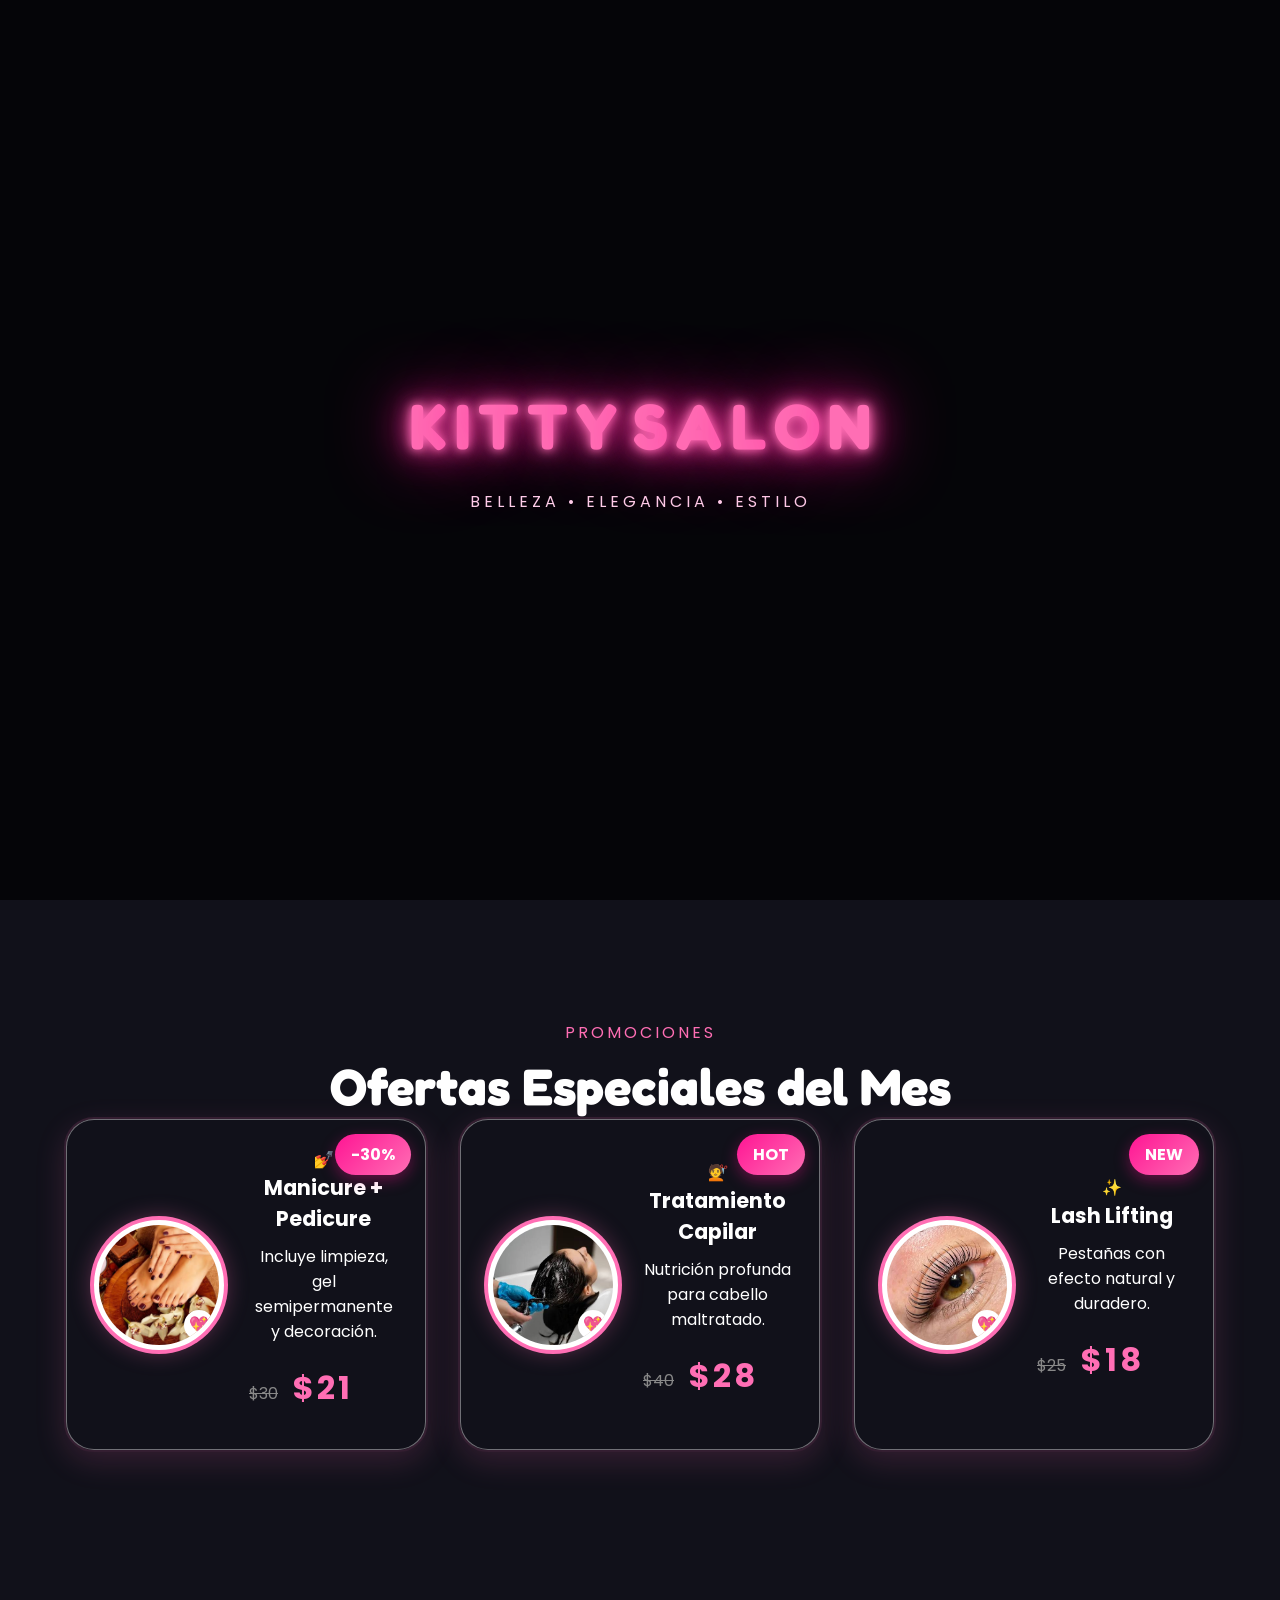
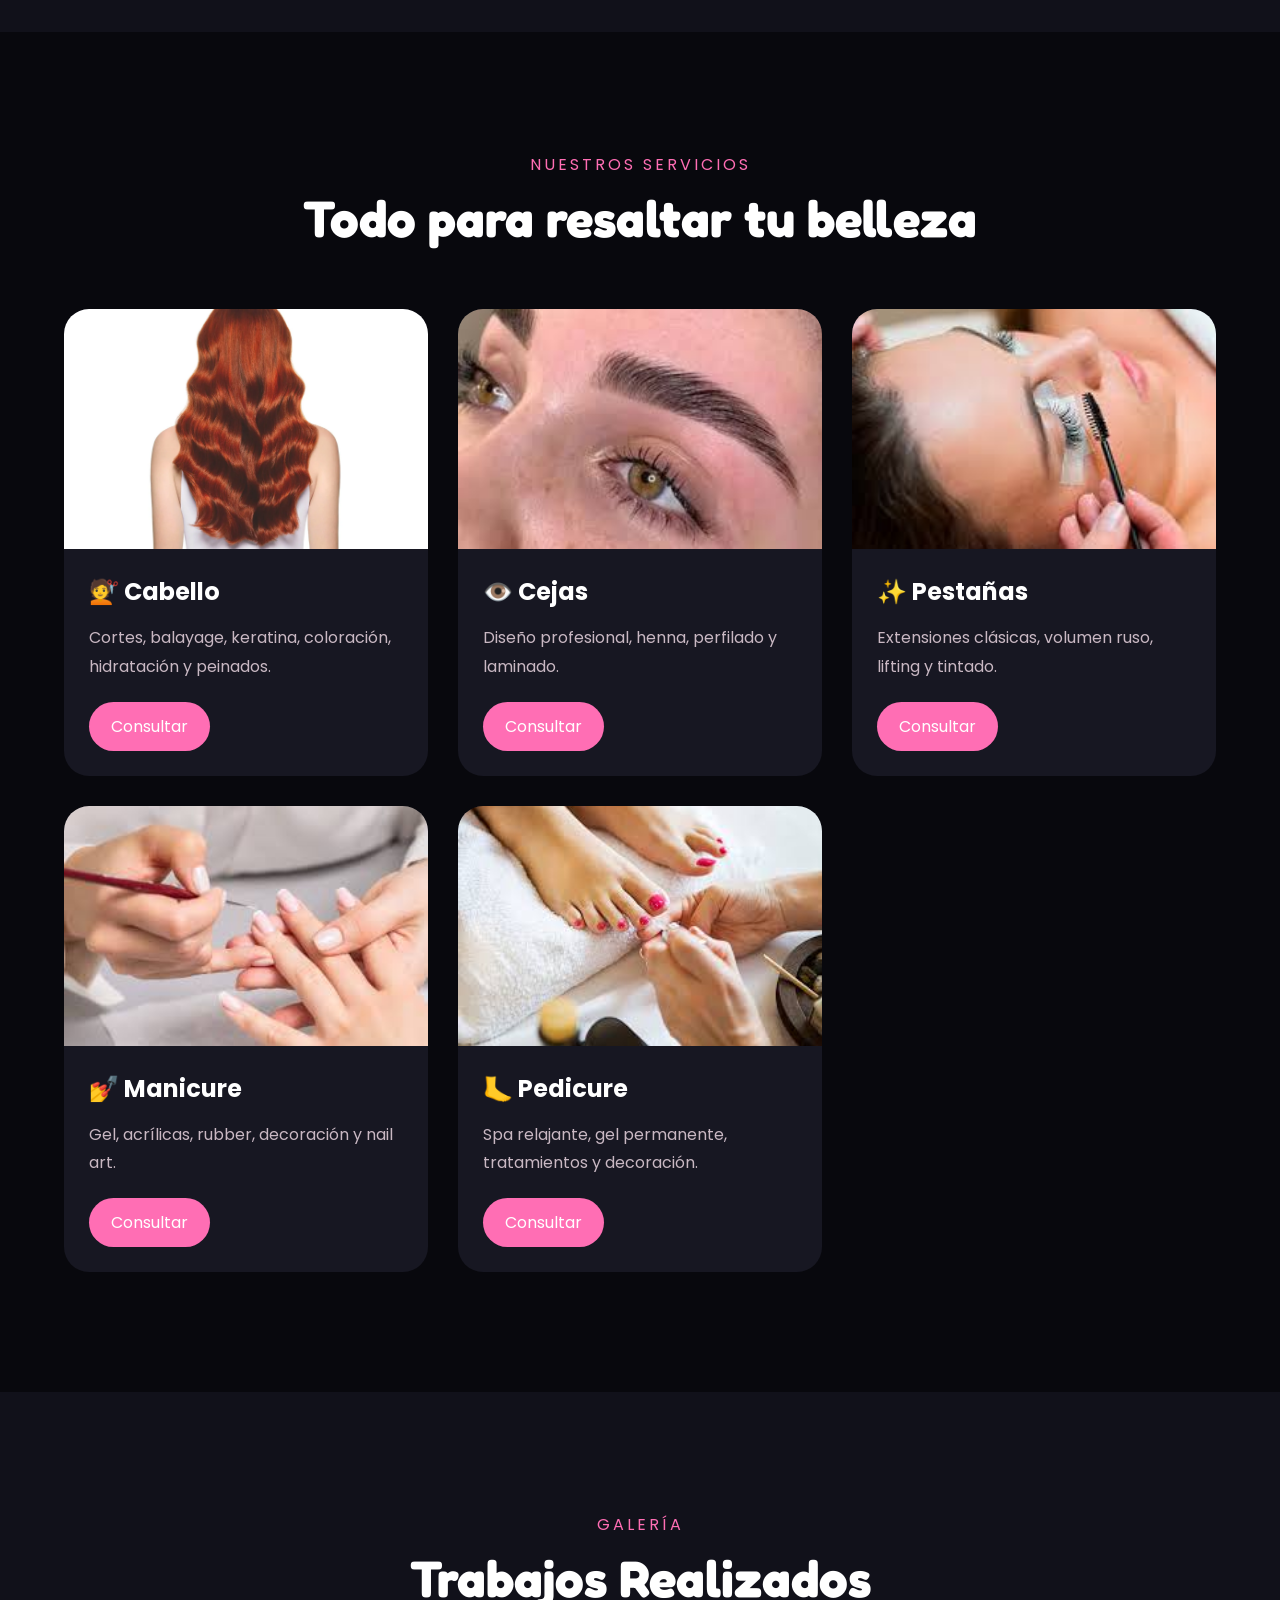
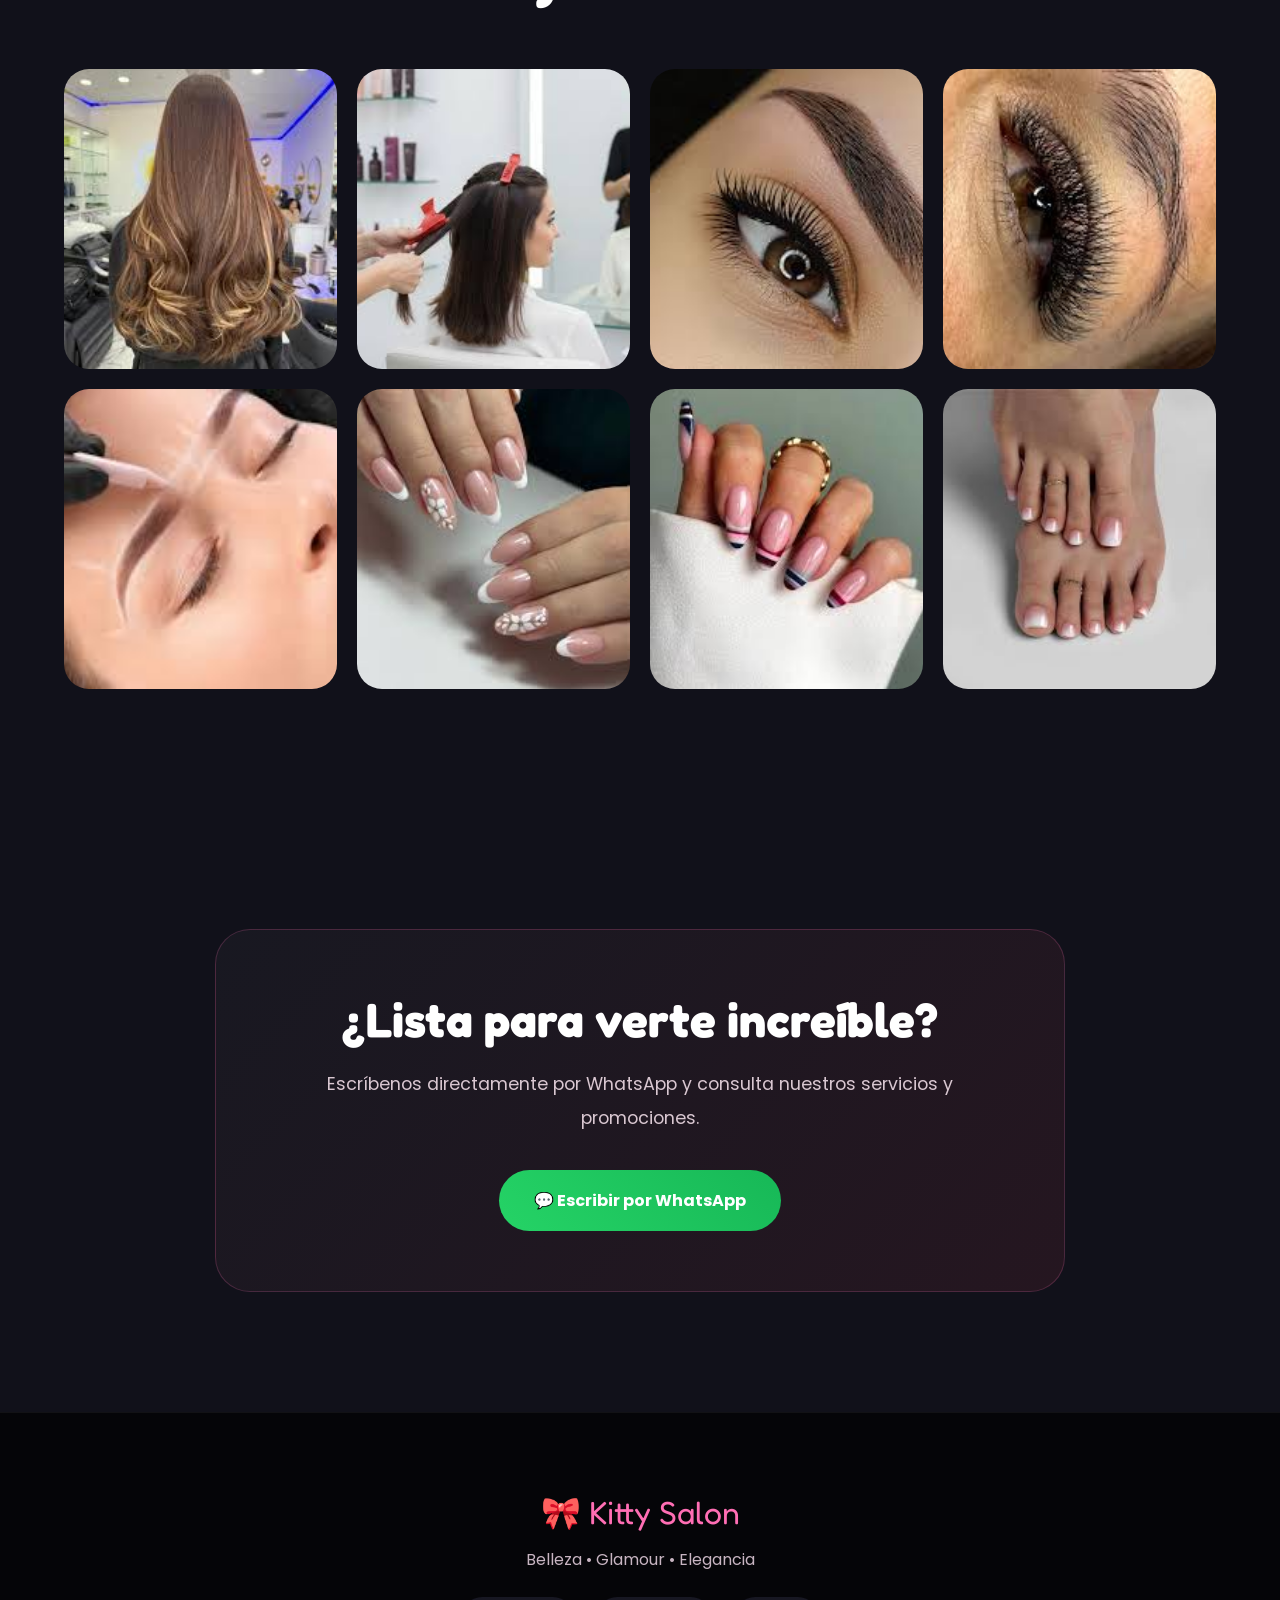
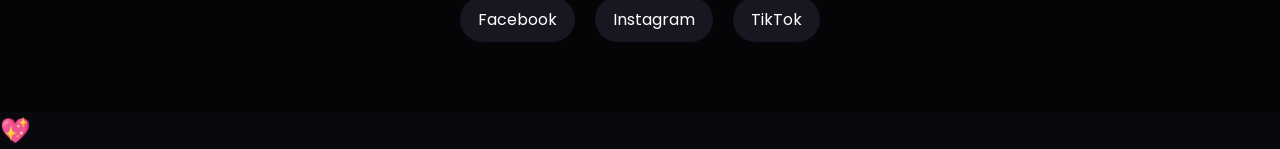
==== commit 791d0153: "Add files via upload" ====
--- a/index.html
+++ b/index.html
@@ -67,21 +67,6 @@
 
 </div>
 
-<!-- =====================================
-WHATSAPP
-===================================== -->
-
-<a
-href="https://wa.me/50361207787"
-class="whatsapp-button"
-target="_blank">
-
-<svg viewBox="0 0 32 32">
-<path fill="currentColor"
-d="M19.11 17.21c-.29-.15-1.7-.84-1.97-.94-.26-.1-.46-.15-.65.15-.19.29-.75.94-.92 1.13-.17.19-.34.22-.63.08-.29-.15-1.22-.45-2.32-1.45-.86-.76-1.44-1.7-1.61-1.99-.17-.29-.02-.45.13-.59.13-.13.29-.34.44-.5.15-.17.19-.29.29-.48.1-.19.05-.36-.03-.5-.08-.15-.65-1.57-.89-2.15-.23-.56-.47-.48-.65-.49h-.55c-.19 0-.5.08-.76.36-.26.29-1 1-.99 2.43 0 1.43 1.03 2.81 1.18 3 .15.19 2.03 3.1 4.92 4.35.69.3 1.23.48 1.65.62.69.22 1.31.19 1.81.11.55-.08 1.7-.69 1.94-1.36.24-.67.24-1.24.17-1.36-.07-.12-.26-.19-.55-.34z"/>
-</svg>
-
-</a>
 
 <!-- =====================================
 NAVBAR
@@ -114,10 +99,6 @@
 </li>
 
 <li>
-<a href="#promociones">Promociones</a>
-</li>
-
-<li>
 <a href="#contacto">Contacto</a>
 </li>
 
@@ -149,7 +130,7 @@
 
 <div class="hero-badge">
 
-✨ Bienvenida a Kitty Salon ✨
+🎀 Bienvenida.
 
 </div>
 
@@ -181,14 +162,6 @@
 
 </a>
 
-<a
-href="https://wa.me/50361207787"
-target="_blank"
-class="btn-secondary">
-
-WhatsApp
-
-</a>
 
 </div>
 
@@ -215,123 +188,94 @@
 del Mes
 </h2>
 
-</div>
-
 <div class="promo-grid">
 
-<div class="promo-card">
-
-<div class="promo-tag">
-
--30%
-
-</div>
-
-<div class="promo-icon">
-
-💅
-
-</div>
-
-<h3>
-
-Manicure + Pedicure
-
-</h3>
-
-<p>
-
-Incluye limpieza,
-gel semipermanente
-y decoración.
-
-</p>
-
-<div class="price">
-
-<del>$30</del>
-
-<span>$21</span>
-
-</div>
-
-</div>
-
-<div class="promo-card">
-
-<div class="promo-tag">
-
-HOT
-
-</div>
-
-<div class="promo-icon">
-
-💇
-
-</div>
-
-<h3>
-
-Tratamiento Capilar
-
-</h3>
-
-<p>
-
-Nutrición profunda
-para cabello maltratado.
-
-</p>
-
-<div class="price">
-
-<del>$40</del>
-
-<span>$28</span>
-
-</div>
-
-</div>
-
-<div class="promo-card">
-
-<div class="promo-tag">
-
-NEW
-
-</div>
-
-<div class="promo-icon">
-
-✨
-
-</div>
-
-<h3>
-
-Lash Lifting
-
-</h3>
-
-<p>
-
-Pestañas con efecto
-natural y duradero.
-
-</p>
-
-<div class="price">
-
-<del>$25</del>
-
-<span>$18</span>
-
-</div>
-
-</div>
-
-</div>
+    <!-- PROMO 1 -->
+    <div class="promo-card">
+
+        <div class="promo-tag">-30%</div>
+
+        <div class="promo-img">
+            <img src="img/promo1.jpg" alt="Manicure + Pedicure">
+        </div>
+
+        <div class="promo-content">
+
+            <div class="promo-icon">💅</div>
+
+            <h3>Manicure + Pedicure</h3>
+
+            <p>
+                Incluye limpieza,
+                gel semipermanente y decoración.
+            </p>
+
+            <div class="price">
+                <del>$30</del>
+                <span>$21</span>
+            </div>
+
+        </div>
+
+    </div>
+
+    <!-- PROMO 2 -->
+    <div class="promo-card">
+
+        <div class="promo-tag">HOT</div>
+
+        <div class="promo-img">
+            <img src="img/promo2.jpg" alt="Tratamiento Capilar">
+        </div>
+
+        <div class="promo-content">
+
+            <div class="promo-icon">💇</div>
+
+            <h3>Tratamiento Capilar</h3>
+
+            <p>
+                Nutrición profunda
+                para cabello maltratado.
+            </p>
+
+            <div class="price">
+                <del>$40</del>
+                <span>$28</span>
+            </div>
+
+        </div>
+
+    </div>
+
+    <!-- PROMO 3 -->
+    <div class="promo-card">
+
+        <div class="promo-tag">NEW</div>
+
+        <div class="promo-img">
+            <img src="img/promo3.jpg" alt="Lash Lifting">
+        </div>
+
+        <div class="promo-content">
+
+            <div class="promo-icon">✨</div>
+
+            <h3>Lash Lifting</h3>
+
+            <p>
+                Pestañas con efecto
+                natural y duradero.
+            </p>
+
+            <div class="price">
+                <del>$25</del>
+                <span>$18</span>
+            </div>
+
+        </div>
+
+    </div>
 
 </div>
 
@@ -373,7 +317,7 @@
 hidratación y peinados.
 </p>
 
-<a href="https://wa.me/50361207787" target="_blank">
+<a href="https://wa.me/50361207787?text=Hola,%20quiero%20información%20sobre%20el%20servicio%20de%20CABELLO,%20por%20favor." target="_blank">
 Consultar
 </a>
 
@@ -397,7 +341,7 @@
 y laminado.
 </p>
 
-<a href="https://wa.me/50361207787" target="_blank">
+<a href="https://wa.me/50361207787?text=Hola,%20quiero%20información%20sobre%20el%20servicio%20de%20CEJAS,%20por%20favor." target="_blank">
 Consultar
 </a>
 
@@ -421,7 +365,7 @@
 lifting y tintado.
 </p>
 
-<a href="https://wa.me/50361207787" target="_blank">
+<a href="https://wa.me/50361207787?text=Hola,%20quiero%20información%20sobre%20el%20servicio%20de%20PESTAÑAS,%20por%20favor." target="_blank">
 Consultar
 </a>
 
@@ -445,7 +389,7 @@
 y nail art.
 </p>
 
-<a href="https://wa.me/50361207787" target="_blank">
+<a href="https://wa.me/50361207787?text=Hola,%20quiero%20información%20sobre%20el%20servicio%20de%20MANICURE,%20por%20favor." target="_blank">
 Consultar
 </a>
 
@@ -469,7 +413,7 @@
 tratamientos y decoración.
 </p>
 
-<a href="https://wa.me/50361207787" target="_blank">
+<a href="https://wa.me/50361207787?text=Hola,%20quiero%20información%20sobre%20el%20servicio%20de%20PEDICURE,%20por%20favor." target="_blank">
 Consultar
 </a>
 
@@ -541,90 +485,6 @@
 
 </section>
 
-<!-- =====================================
-CARRUSEL PROMOCIONES
-===================================== -->
-
-<section id="promociones" class="promo-slider">
-
-<div class="container">
-
-<div class="section-title">
-
-<span>Promociones VIP</span>
-
-<h2>
-Descuentos Especiales
-</h2>
-
-</div>
-
-<div class="slider">
-
-<div class="slide active">
-
-<div class="slide-content">
-
-<h3>🌸 Combo Princesa</h3>
-
-<p>
-Manicure + Pedicure
-con descuento especial.
-</p>
-
-<span>$21</span>
-
-</div>
-
-</div>
-
-<div class="slide">
-
-<div class="slide-content">
-
-<h3>✨ Lash Deluxe</h3>
-
-<p>
-Pestañas de volumen
-con promoción limitada.
-</p>
-
-<span>$18</span>
-
-</div>
-
-</div>
-
-<div class="slide">
-
-<div class="slide-content">
-
-<h3>💇 Keratina Premium</h3>
-
-<p>
-Cabello brillante
-y sin frizz.
-</p>
-
-<span>$28</span>
-
-</div>
-
-</div>
-
-</div>
-
-<div class="slider-dots">
-
-<span class="dot active"></span>
-<span class="dot"></span>
-<span class="dot"></span>
-
-</div>
-
-</div>
-
-</section>
 
 <!-- =====================================
 CONTACTO
@@ -693,36 +553,12 @@
 
 </div>
 
-<div class="copyright">
-
-© 2026 Kitty Salon.
-Todos los derechos reservados.
-
-</div>
 
 </div>
 
 </footer>
 
 <script src="script.js"></script>
-<script>
-const themeToggle = document.getElementById("themeToggle");
-
-themeToggle.addEventListener("click", () => {
-
-    document.body.classList.toggle("light-mode");
-
-    if(document.body.classList.contains("light-mode")){
-        localStorage.setItem("theme","light");
-    }else{
-        localStorage.setItem("theme","dark");
-    }
-
-});
-
-if(localStorage.getItem("theme")==="light"){
-    document.body.classList.add("light-mode");
-}
 </script>
 </body>
 </html>
--- a/style.css
+++ b/style.css
@@ -216,55 +216,6 @@
 
 }
 
-/* ====================================
-WHATSAPP
-==================================== */
-
-.whatsapp-button{
-
-position:fixed;
-
-bottom:25px;
-
-right:25px;
-
-width:65px;
-
-height:65px;
-
-border-radius:50%;
-
-background:#25d366;
-
-display:flex;
-
-justify-content:center;
-
-align-items:center;
-
-color:white;
-
-z-index:9999;
-
-box-shadow:
-0 0 20px rgba(37,211,102,.5);
-
-transition:.3s;
-
-}
-
-.whatsapp-button:hover{
-
-transform:scale(1.1);
-
-}
-
-.whatsapp-button svg{
-
-width:34px;
-height:34px;
-
-}
 
 /* ====================================
 HEADER
@@ -518,27 +469,6 @@
 
 }
 
-.btn-secondary{
-
-padding:15px 35px;
-
-border-radius:50px;
-
-border:2px solid var(--pink);
-
-text-decoration:none;
-
-color:white;
-
-transition:.3s;
-
-}
-
-.btn-secondary:hover{
-
-background:rgba(255,110,180,.15);
-
-}
 
 /* ====================================
 SECTION TITLES
@@ -599,96 +529,170 @@
 
 }
 
+/* ====================================
+PROMOCIONES KAWAII PREMIUM
+==================================== */
+
 .promo-card{
-
-background:var(--dark3);
-
-padding:35px;
-
-border-radius:25px;
-
-position:relative;
-
-overflow:hidden;
-
-transition:.3s;
-
-border:1px solid rgba(255,255,255,.05);
-
+    position:relative;
+    display:flex;
+    align-items:center;
+    gap:25px;
+    padding:28px;
+    border-radius:30px;
+    overflow:hidden;
+
+    border:2px solid rgba(255,110,180,.15);
+
+    box-shadow:
+    0 10px 30px rgba(255,110,180,.15),
+    0 0 0 1px rgba(255,255,255,.4) inset;
+
+    transition:.35s ease;
 }
 
 .promo-card:hover{
-
-transform:translateY(-10px);
-
-border-color:rgba(255,110,180,.3);
-
-}
-
-.promo-card::before{
-
-content:"";
-
-position:absolute;
-
-top:0;
-left:0;
-
-width:100%;
-height:4px;
-
-background:
-linear-gradient(
-90deg,
-#ff1493,
-#ff6eb4
-);
-
-}
+    transform:translateY(-8px);
+
+    box-shadow:
+    0 20px 40px rgba(255,110,180,.25),
+    0 0 30px rgba(255,110,180,.2);
+}
+
+/* FOTO CIRCULAR */
+
+.promo-img{
+    position:relative;
+
+    width:130px;
+    height:130px;
+    min-width:130px;
+
+    border-radius:50%;
+    overflow:hidden;
+
+    background:#fff;
+
+    border:5px solid #fff;
+
+    box-shadow:
+    0 0 0 4px #ff6eb4,
+    0 0 25px rgba(255,110,180,.4);
+
+    transition:.4s ease;
+}
+
+.promo-card:hover .promo-img{
+    transform:scale(1.08) rotate(-3deg);
+}
+
+.promo-img img{
+    width:100%;
+    height:100%;
+    object-fit:cover;
+    display:block;
+}
+
+/* BRILLO */
+
+.promo-img::before{
+    content:"";
+
+    position:absolute;
+    top:-50%;
+    left:-100%;
+
+    width:60%;
+    height:200%;
+
+    background:rgba(255,255,255,.5);
+
+    transform:rotate(25deg);
+
+    transition:.8s;
+}
+
+.promo-card:hover .promo-img::before{
+    left:150%;
+}
+
+/* CORAZÓN DECORATIVO */
+
+.promo-img::after{
+    content:"💖";
+
+    position:absolute;
+    bottom:5px;
+    right:5px;
+
+    width:30px;
+    height:30px;
+
+    display:flex;
+    align-items:center;
+    justify-content:center;
+
+    font-size:16px;
+
+    background:#fff;
+    border-radius:50%;
+
+    box-shadow:0 4px 10px rgba(0,0,0,.1);
+}
+
+/* CONTENIDO */
+
+.promo-content{
+    flex:1;
+}
+
+.promo-content h3{
+    margin-bottom:10px;
+    font-size:1.3rem;
+}
+
+.promo-content p{
+    margin-bottom:15px;
+}
+
+/* ETIQUETA */
 
 .promo-tag{
-
-position:absolute;
-
-top:15px;
-right:15px;
-
-background:#ff1493;
-
-padding:6px 14px;
-
-border-radius:30px;
-
-font-size:.8rem;
-
-font-weight:700;
-
-}
-
-.promo-icon{
-
-font-size:3rem;
-
-margin-bottom:20px;
-
-}
-
-.promo-card h3{
-
-font-size:1.4rem;
-
-margin-bottom:15px;
-
-}
-
-.promo-card p{
-
-color:#c9b8c3;
-
-line-height:1.8;
-
-}
-
+    position:absolute;
+    top:15px;
+    right:15px;
+
+    padding:8px 16px;
+
+    border-radius:30px;
+
+    background:linear-gradient(
+        135deg,
+        #ff1493,
+        #ff6eb4
+    );
+
+    color:#fff;
+    font-weight:700;
+
+    box-shadow:
+    0 5px 15px rgba(255,20,147,.35);
+}
+
+/* RESPONSIVE */
+
+@media(max-width:768px){
+
+    .promo-card{
+        flex-direction:column;
+        text-align:center;
+    }
+
+    .promo-img{
+        width:140px;
+        height:140px;
+    }
+}
 .price{
 
 margin-top:20px;
@@ -936,141 +940,6 @@
 
 }
 
-/* ====================================
-SLIDER
-==================================== */
-
-.promo-slider{
-
-padding:120px 0;
-
-background:#08080d;
-
-}
-
-.slider{
-
-position:relative;
-
-max-width:900px;
-
-margin:auto;
-
-overflow:hidden;
-
-border-radius:30px;
-
-}
-
-.slide{
-
-display:none;
-
-padding:80px 50px;
-
-background:
-
-linear-gradient(
-135deg,
-#1a1a25,
-#2a1426
-);
-
-text-align:center;
-
-border:1px solid rgba(255,110,180,.2);
-
-}
-
-.slide.active{
-
-display:block;
-
-animation:fadeSlide .8s ease;
-
-}
-
-@keyframes fadeSlide{
-
-from{
-opacity:0;
-transform:translateY(20px);
-}
-
-to{
-opacity:1;
-transform:translateY(0);
-}
-
-}
-
-.slide-content h3{
-
-font-size:2.2rem;
-
-font-family:'Fredoka',sans-serif;
-
-margin-bottom:20px;
-
-color:var(--pink);
-
-}
-
-.slide-content p{
-
-font-size:1.1rem;
-
-line-height:1.8;
-
-margin-bottom:25px;
-
-}
-
-.slide-content span{
-
-font-size:3rem;
-
-font-weight:700;
-
-color:white;
-
-}
-
-.slider-dots{
-
-display:flex;
-
-justify-content:center;
-
-gap:10px;
-
-margin-top:25px;
-
-}
-
-.dot{
-
-width:12px;
-height:12px;
-
-border-radius:50%;
-
-background:#555;
-
-cursor:pointer;
-
-transition:.3s;
-
-}
-
-.dot.active{
-
-background:var(--pink);
-
-box-shadow:
-0 0 15px var(--pink);
-
-}
 
 /* ====================================
 CONTACTO
@@ -1234,13 +1103,7 @@
 
 }
 
-.copyright{
-
-color:#777;
-
-font-size:.9rem;
-
-}
+
 
 /* ====================================
 SCROLL REVEAL
@@ -1378,88 +1241,3 @@
 }
 
 }
-.image-overlay{
-
-position:fixed;
-inset:0;
-
-background:rgba(0,0,0,.95);
-
-display:flex;
-
-justify-content:center;
-
-align-items:center;
-
-z-index:99999;
-
-cursor:pointer;
-
-}
-
-.image-overlay img{
-
-max-width:90%;
-max-height:90%;
-
-border-radius:20px;
-
-}
-
-.floating-heart{
-
-position:fixed;
-
-bottom:-50px;
-
-pointer-events:none;
-
-z-index:2;
-
-animation:heartFloat 12s linear forwards;
-
-}
-
-@keyframes heartFloat{
-
-0%{
-transform:translateY(0);
-opacity:1;
-}
-
-100%{
-transform:translateY(-110vh);
-opacity:0;
-}
-
-}
-
-@media(max-width:768px){
-
-nav.mobile-open{
-
-display:block;
-
-position:absolute;
-
-top:80px;
-
-left:0;
-
-width:100%;
-
-background:#11111a;
-
-padding:20px;
-
-}
-
-nav.mobile-open ul{
-
-flex-direction:column;
-
-align-items:center;
-
-}
-
-}
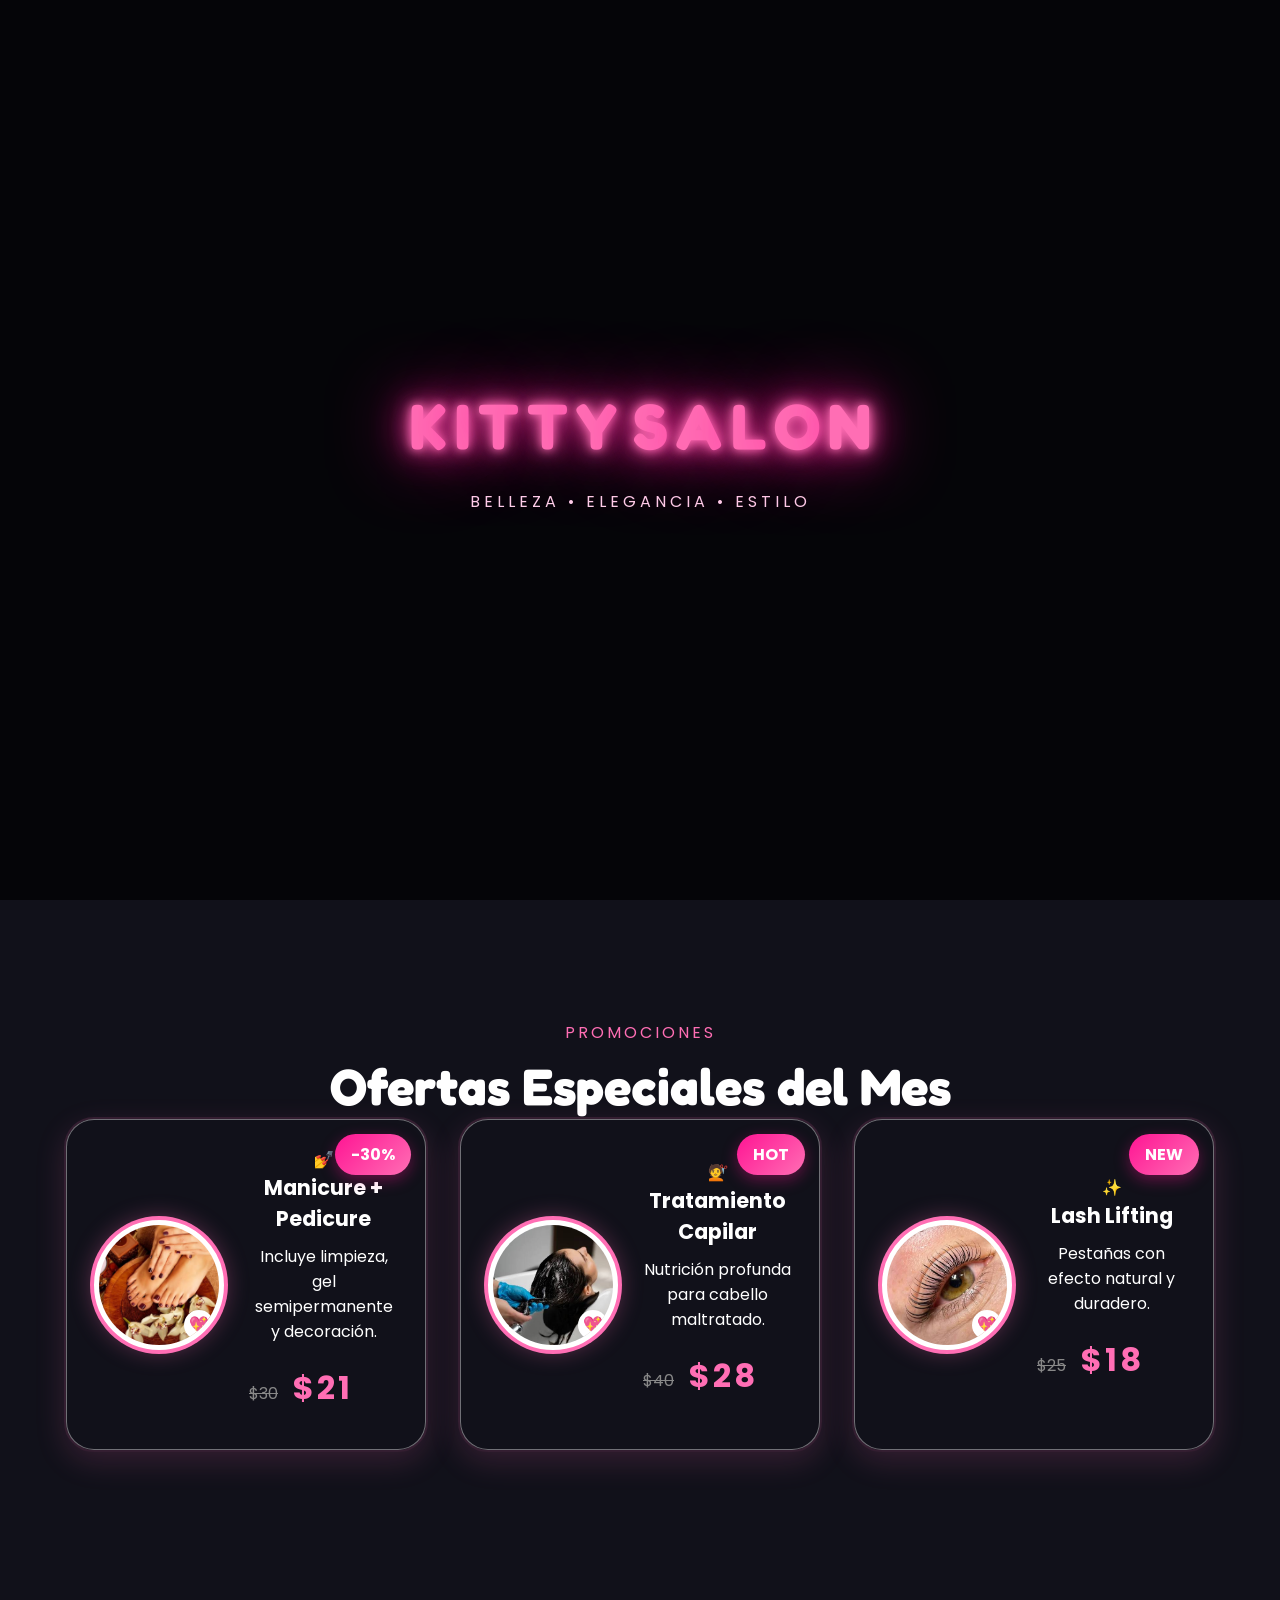
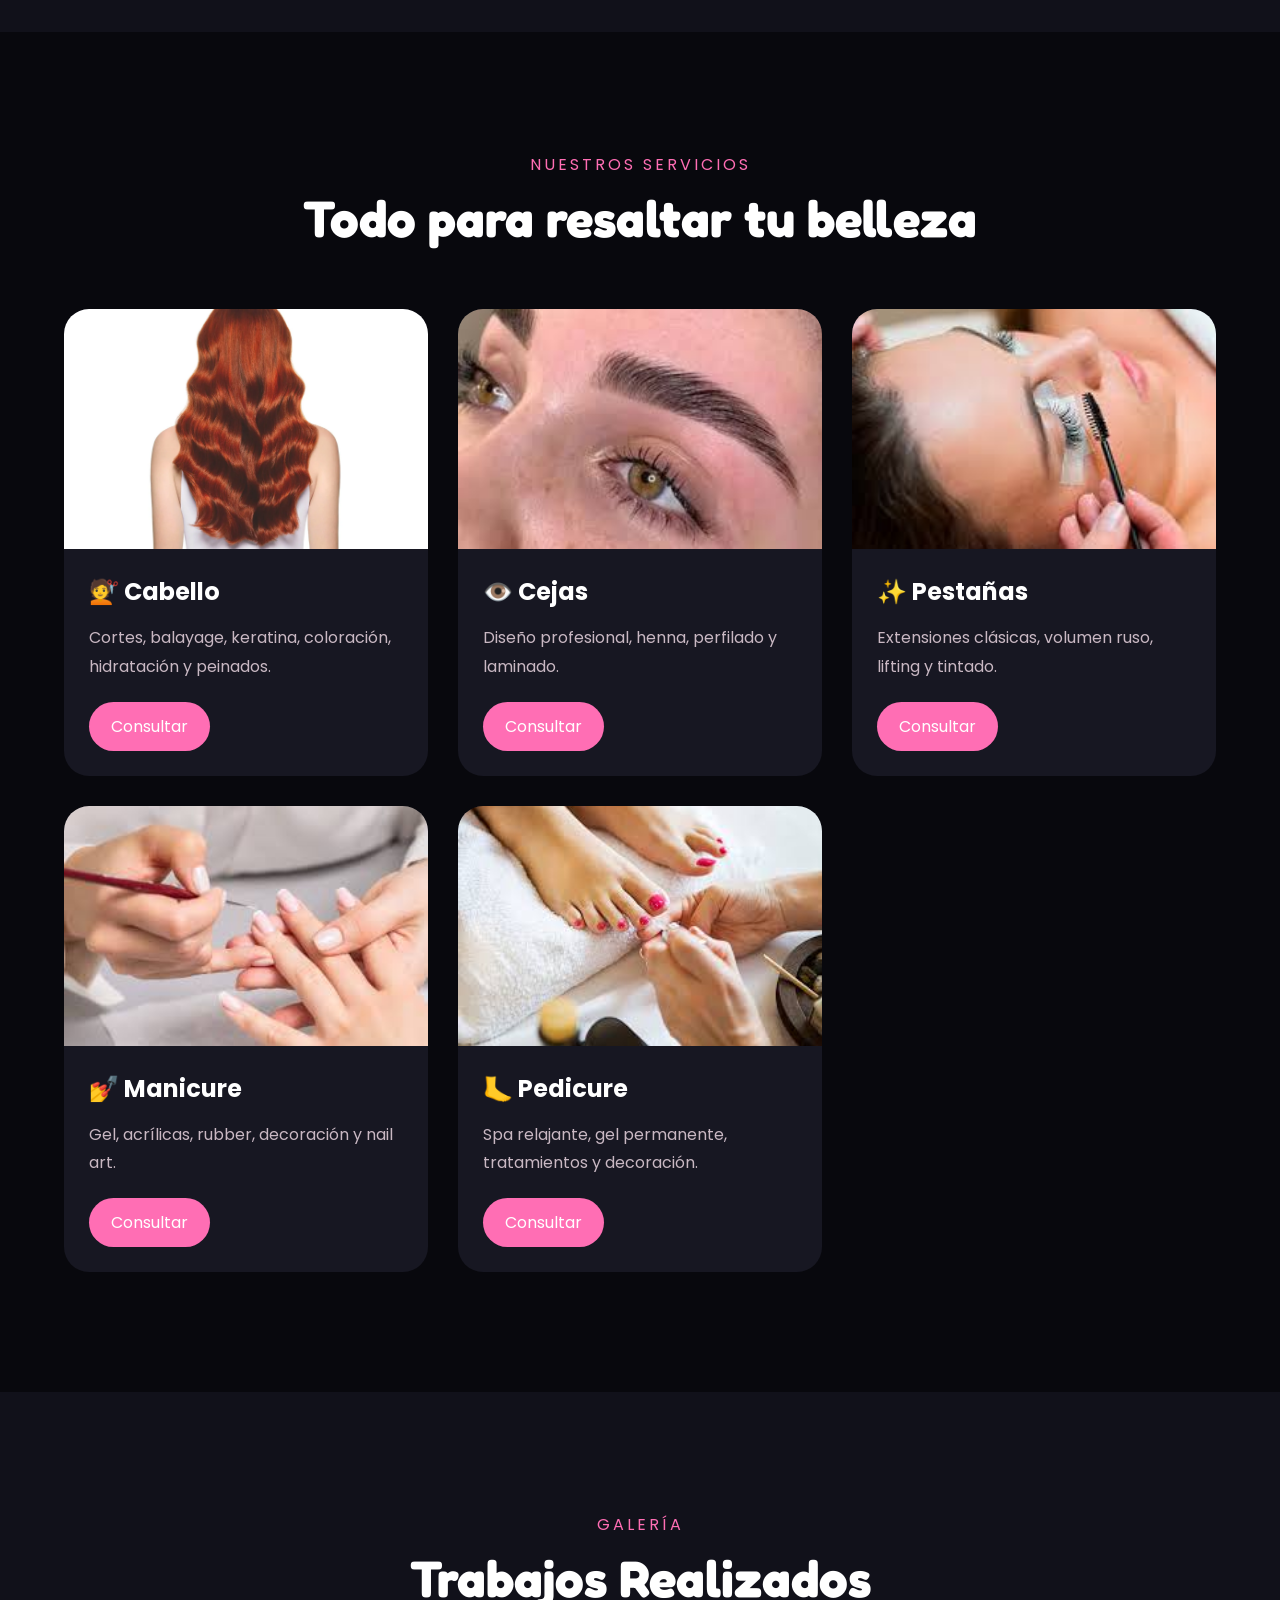
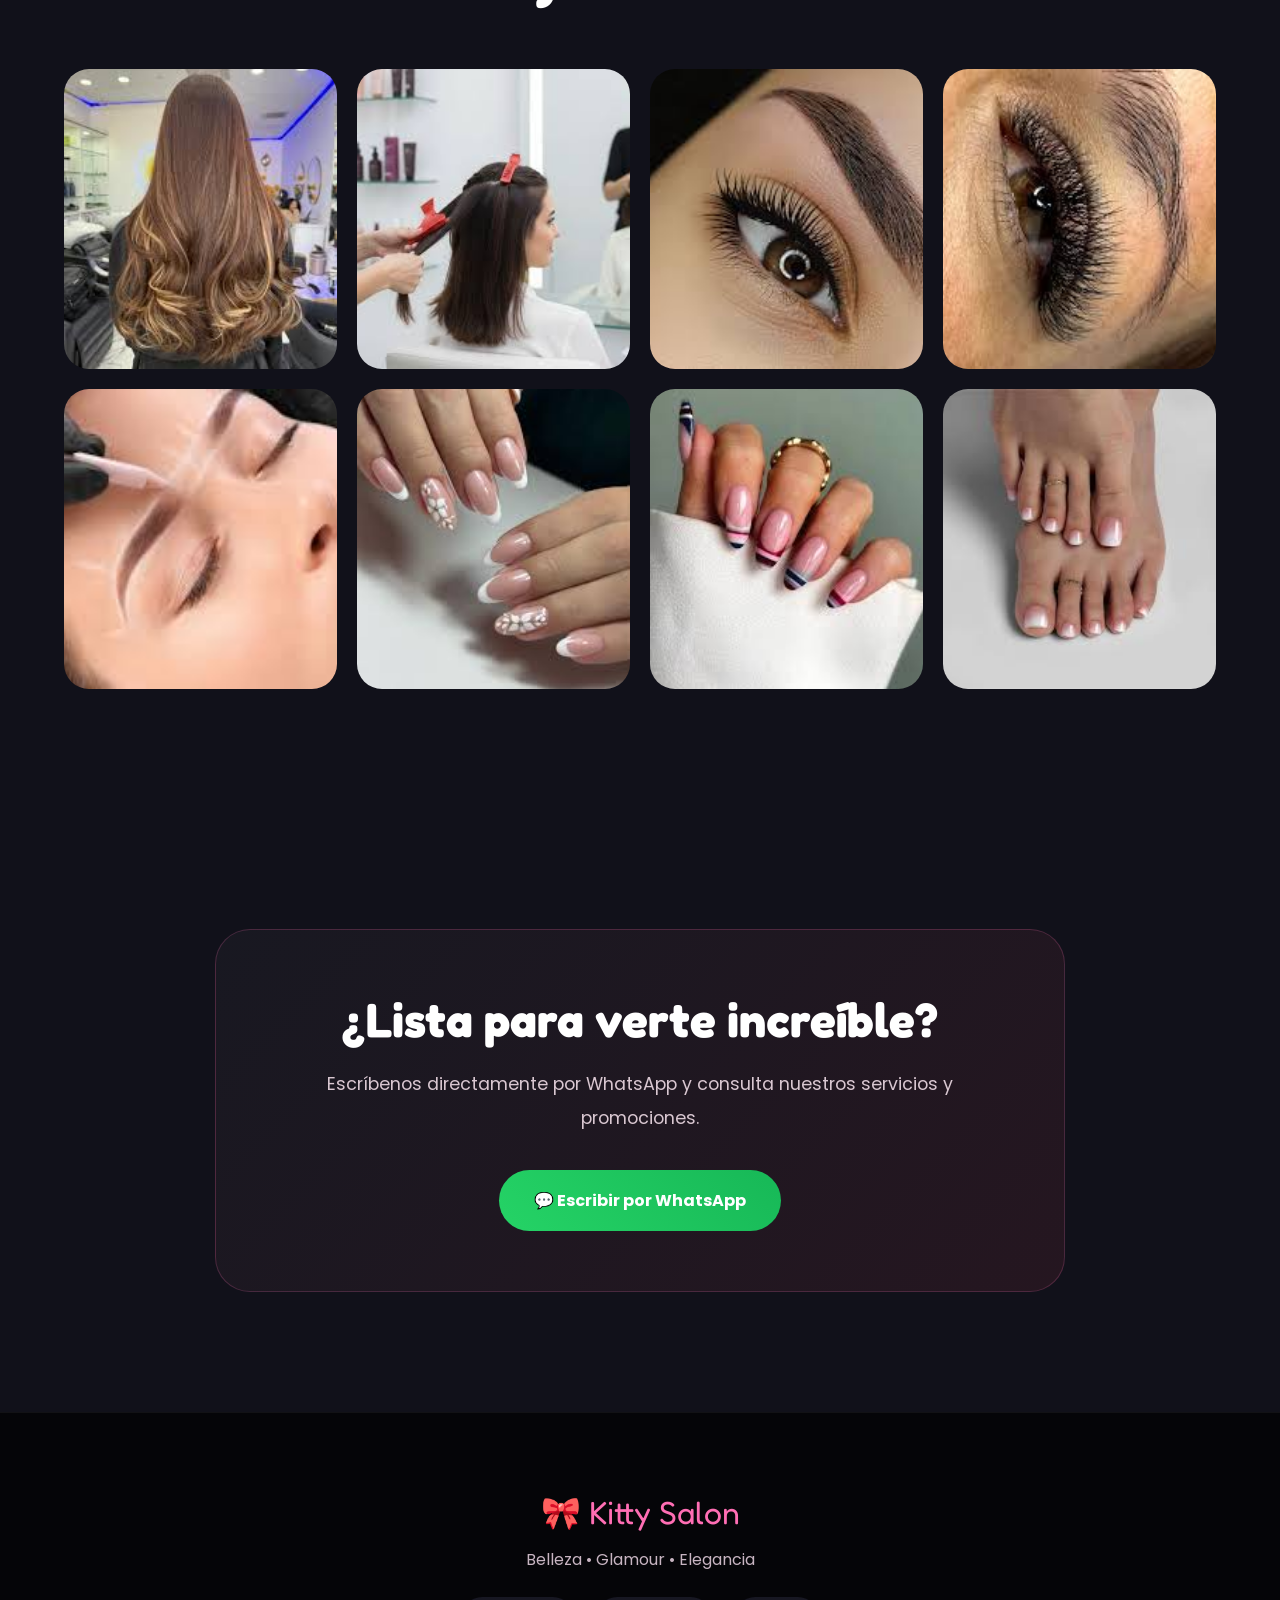
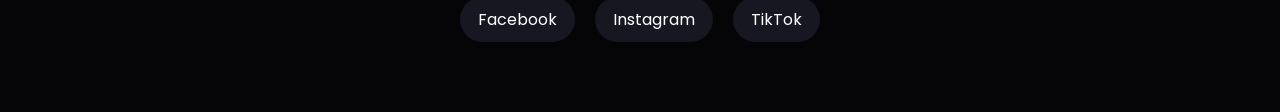
==== commit 4d434f64: "Update index.html" ====
--- a/index.html
+++ b/index.html
@@ -317,7 +317,7 @@
 hidratación y peinados.
 </p>
 
-<a href="https://wa.me/50361207787?text=Hola,%20quiero%20información%20sobre%20el%20servicio%20de%20CABELLO,%20por%20favor." target="_blank">
+<a href="https://wa.me/50377777777?text=Hola,%20quiero%20información%20sobre%20el%20servicio%20de%20CABELLO,%20por%20favor." target="_blank">
 Consultar
 </a>
 
@@ -341,7 +341,7 @@
 y laminado.
 </p>
 
-<a href="https://wa.me/50361207787?text=Hola,%20quiero%20información%20sobre%20el%20servicio%20de%20CEJAS,%20por%20favor." target="_blank">
+<a href="https://wa.me/50377777777?text=Hola,%20quiero%20información%20sobre%20el%20servicio%20de%20CEJAS,%20por%20favor." target="_blank">
 Consultar
 </a>
 
@@ -365,7 +365,7 @@
 lifting y tintado.
 </p>
 
-<a href="https://wa.me/50361207787?text=Hola,%20quiero%20información%20sobre%20el%20servicio%20de%20PESTAÑAS,%20por%20favor." target="_blank">
+<a href="https://wa.me/50377777777?text=Hola,%20quiero%20información%20sobre%20el%20servicio%20de%20PESTAÑAS,%20por%20favor." target="_blank">
 Consultar
 </a>
 
@@ -389,7 +389,7 @@
 y nail art.
 </p>
 
-<a href="https://wa.me/50361207787?text=Hola,%20quiero%20información%20sobre%20el%20servicio%20de%20MANICURE,%20por%20favor." target="_blank">
+<a href="https://wa.me/50377777777?text=Hola,%20quiero%20información%20sobre%20el%20servicio%20de%20MANICURE,%20por%20favor." target="_blank">
 Consultar
 </a>
 
@@ -413,7 +413,7 @@
 tratamientos y decoración.
 </p>
 
-<a href="https://wa.me/50361207787?text=Hola,%20quiero%20información%20sobre%20el%20servicio%20de%20PEDICURE,%20por%20favor." target="_blank">
+<a href="https://wa.me/50377777777?text=Hola,%20quiero%20información%20sobre%20el%20servicio%20de%20PEDICURE,%20por%20favor." target="_blank">
 Consultar
 </a>
 
@@ -509,7 +509,7 @@
 </p>
 
 <a
-href="https://wa.me/50361207787"
+href="https://wa.me/50377777777"
 target="_blank"
 class="contact-btn">
 
@@ -561,4 +561,4 @@
 <script src="script.js"></script>
 </script>
 </body>
-</html>+</html>
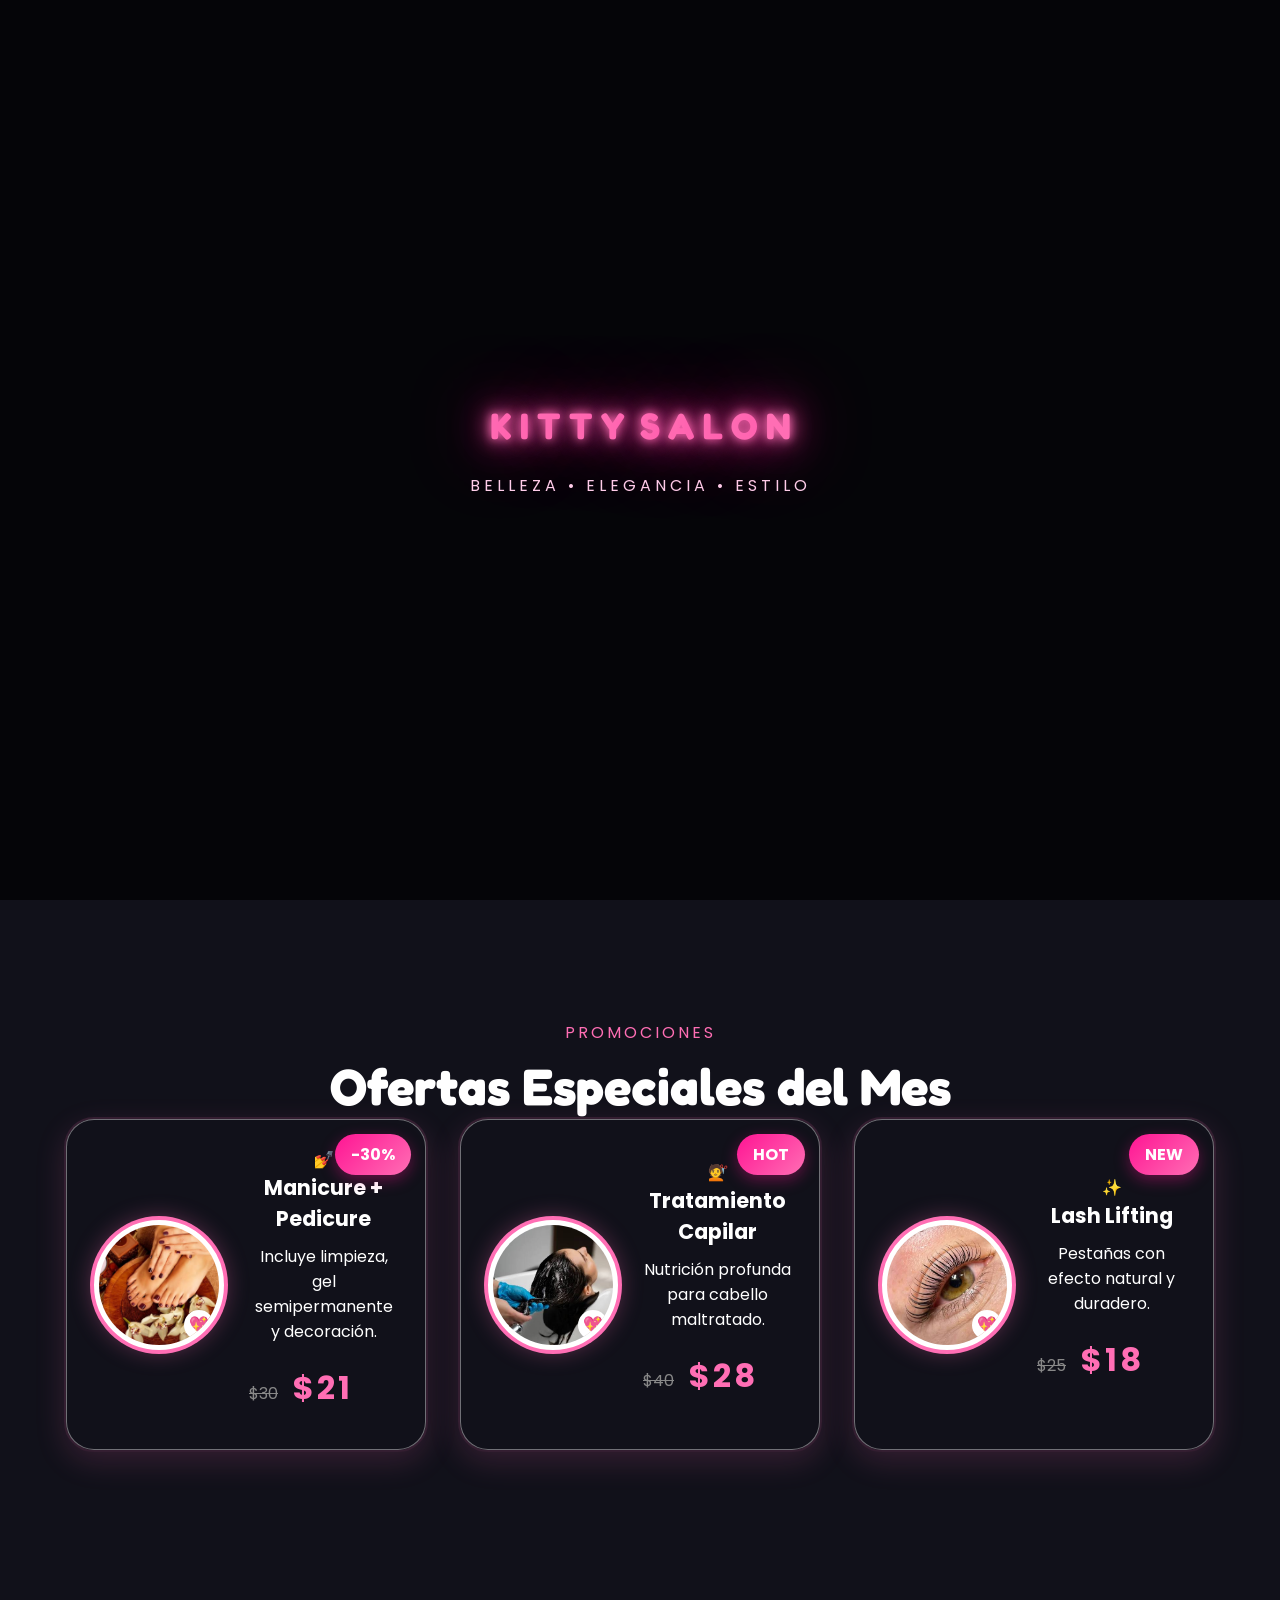
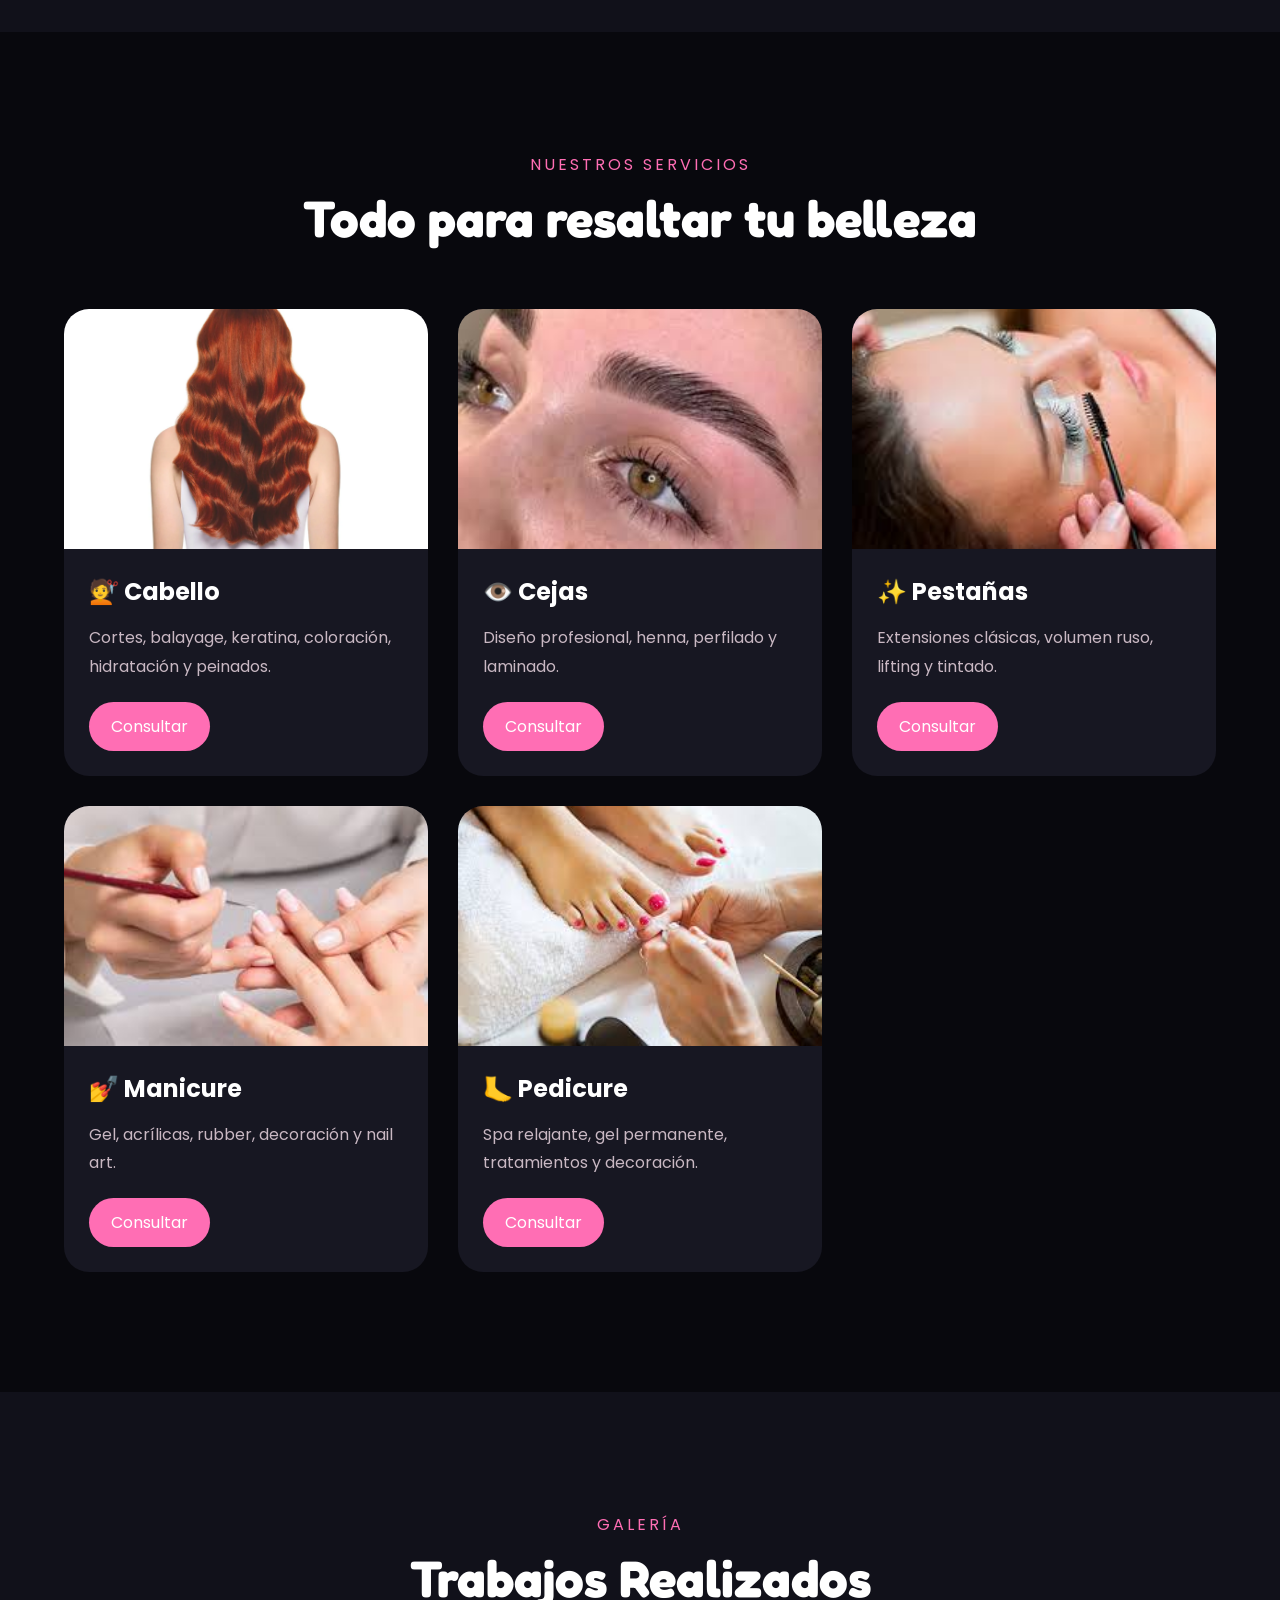
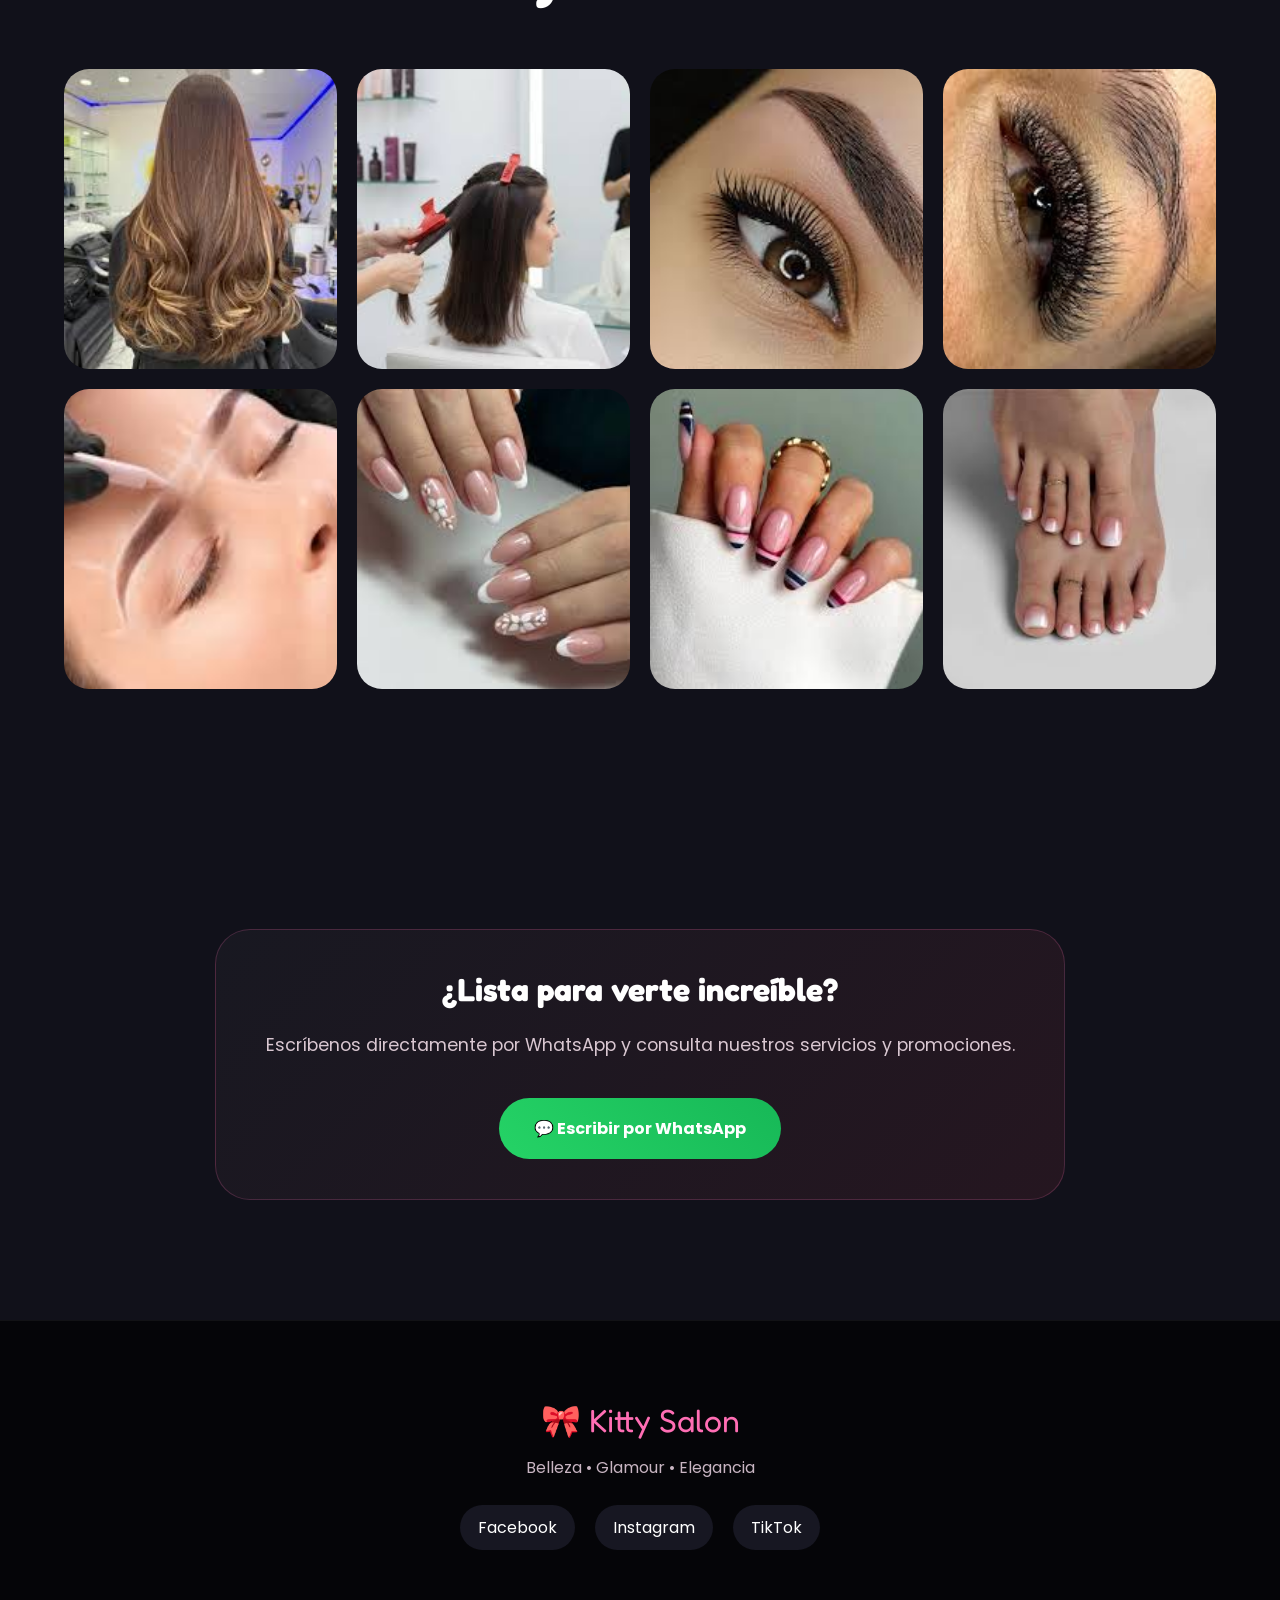
==== commit 8b99c288: "Update index.html" ====
--- a/index.html
+++ b/index.html
@@ -128,11 +128,10 @@
 
 <div class="hero-content">
 
-<div class="hero-badge">
-
-🎀 Bienvenida.
-
-</div>
+<div class="hero-kitty">
+    <img src="img/kitty-wave.gif" alt="Hello Kitty saludando">
+</div>
+
 
 <h1>
 
--- a/style.css
+++ b/style.css
@@ -218,6 +218,40 @@
 
 
 /* ====================================
+FLOATING HEARTS JS
+==================================== */
+
+.floating-heart{
+    position:fixed;
+    bottom:-50px;
+    z-index:999;
+    pointer-events:none;
+    animation:heartFloat 12s linear forwards;
+}
+
+@keyframes heartFloat{
+
+    0%{
+        transform:translateY(0);
+        opacity:0;
+    }
+
+    10%{
+        opacity:1;
+    }
+
+    90%{
+        opacity:1;
+    }
+
+    100%{
+        transform:translateY(-120vh);
+        opacity:0;
+    }
+
+}
+
+/* ====================================
 HEADER
 ==================================== */
 
@@ -359,25 +393,30 @@
 
 }
 
-.hero-badge{
-
-display:inline-block;
-
-padding:10px 25px;
-
-border-radius:50px;
-
-background:rgba(255,110,180,.15);
-
-border:1px solid rgba(255,110,180,.35);
-
-color:var(--pink-light);
-
-font-size:.9rem;
-
-margin-bottom:25px;
-
-backdrop-filter:blur(10px);
+.hero-kitty{
+    margin:20px 0;
+}
+
+.hero-kitty img{
+    width:180px;
+    max-width:100%;
+    height:auto;
+    animation:kittyFloat 3s ease-in-out infinite;
+}
+
+@keyframes kittyFloat{
+
+    0%{
+        transform:translateY(0);
+    }
+
+    50%{
+        transform:translateY(-10px);
+    }
+
+    100%{
+        transform:translateY(0);
+    }
 
 }
 
@@ -1150,14 +1189,52 @@
 @media(max-width:768px){
 
 nav{
-
-display:none;
-
+    position:fixed;
+    top:90px;
+    right:0;
+    width:260px;
+    height:calc(100vh - 90px);
+
+    background: linear-gradient(
+    180deg,
+    #171722,
+    #11111a,
+    #0c0c14
+    );
+
+    transform:translateX(100%);
+    display:flex;
+    flex-direction:column;
+    transition:.4s ease;
+    z-index:999;
+    padding:30px 20px;
+}
+
+nav.mobile-open{
+    transform:translateX(0);
+}
+
+nav ul{
+    display:flex;
+    flex-direction:column;
+    gap:25px;
+    list-style:none;
+}
+
+nav ul li a{
+    display:block;
+    color:white;
+    text-decoration:none;
+    padding:12px 0;
+    border-bottom:1px solid rgba(255,255,255,.08);
 }
 
 .menu-btn{
-
-display:block;
+    display:block;
+    font-size:2rem;
+    cursor:pointer;
+    z-index:1000;
+}
 
 }
 
@@ -1199,7 +1276,7 @@
 
 }
 
-}
+
 
 @media(max-width:480px){
 
